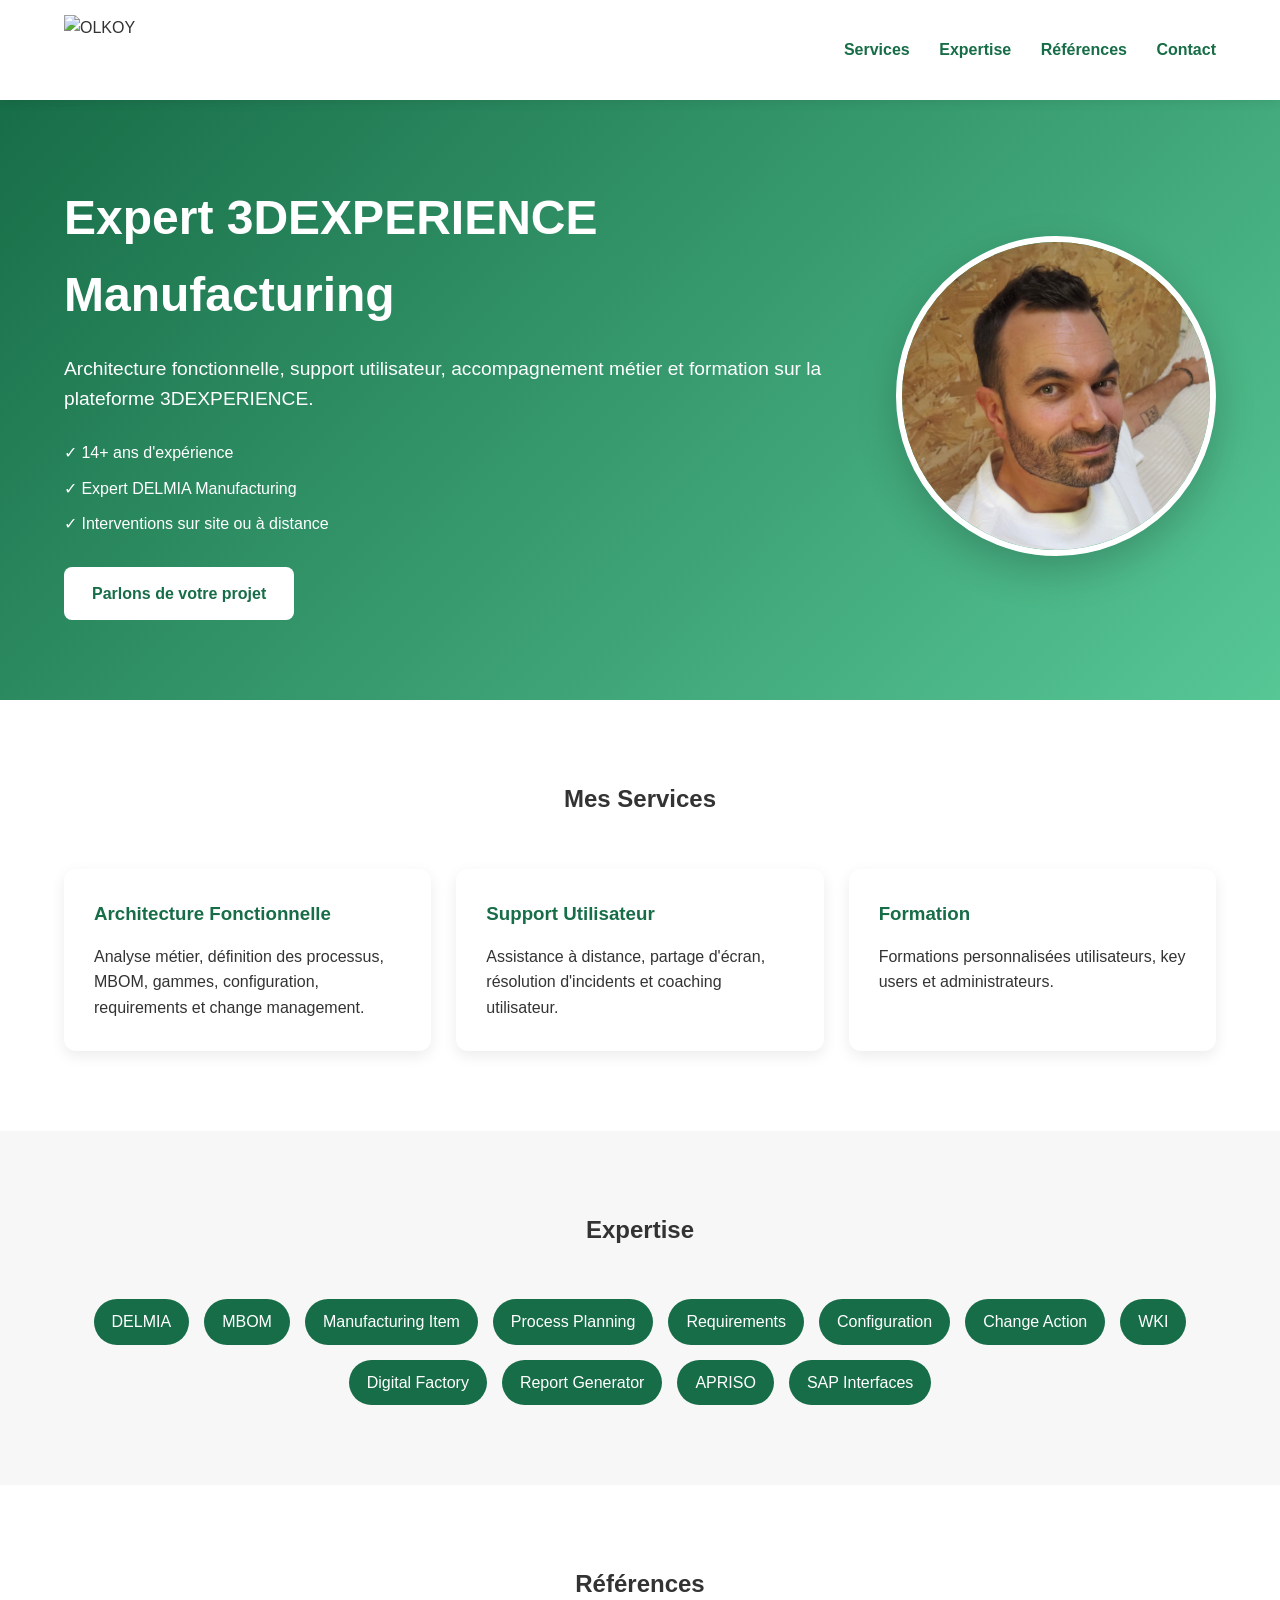
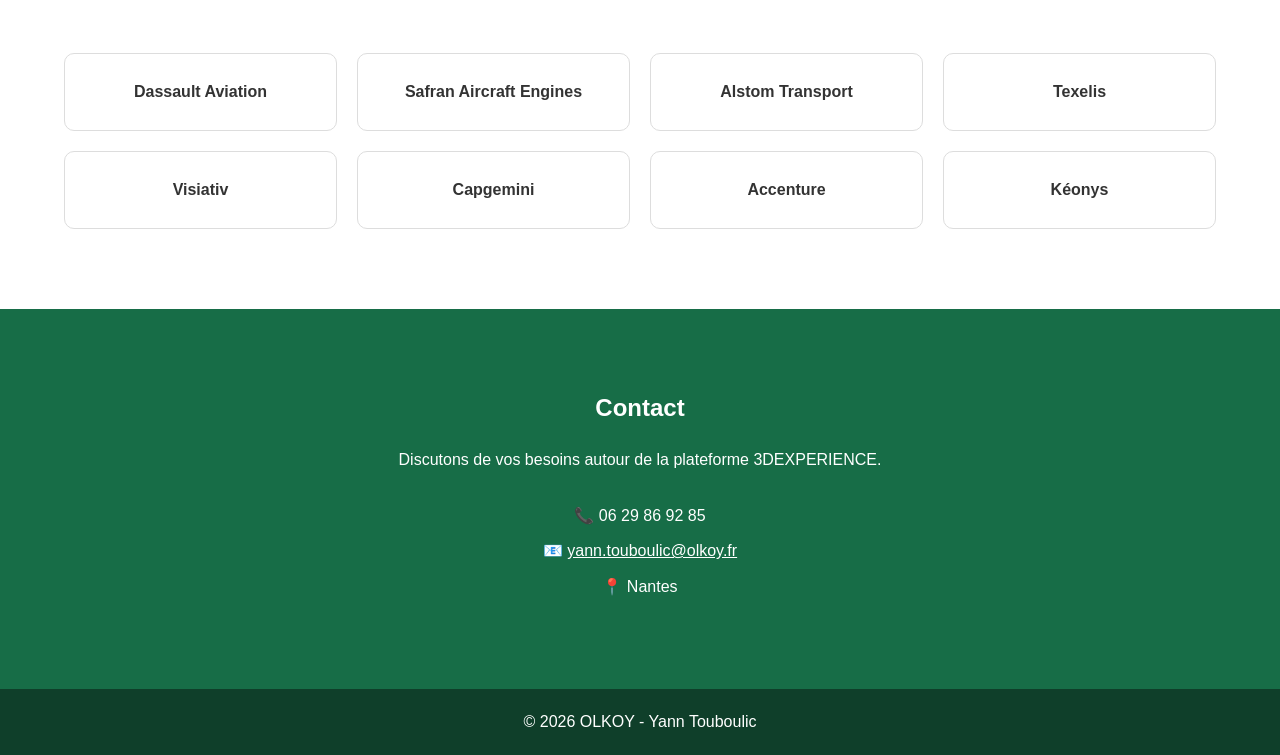
==== index.html @ 8fe0ad47 "Add files via upload" ====
<!DOCTYPE html>
<html lang="fr">

<head>
    <meta charset="UTF-8">
    <meta name="viewport" content="width=device-width, initial-scale=1.0">
    <title>OLKOY | Consultant 3DEXPERIENCE</title>

    <link rel="stylesheet" href="style.css">
</head>

<body>

    <header>
        <div class="container nav">
            <img src="img/logo.png" alt="OLKOY" class="logo">

            <nav>
                <a href="#services">Services</a>
                <a href="#expertise">Expertise</a>
                <a href="#references">Références</a>
                <a href="#contact">Contact</a>
            </nav>
        </div>
    </header>

    <section class="hero">

        <div class="container hero-content">

            <div class="hero-text">

                <h1>
                    Expert 3DEXPERIENCE Manufacturing
                </h1>

                <p>
                    Architecture fonctionnelle, support utilisateur,
                    accompagnement métier et formation sur la plateforme
                    3DEXPERIENCE.
                </p>

                <ul>
                    <li>✓ 14+ ans d'expérience</li>
                    <li>✓ Expert DELMIA Manufacturing</li>
                    <li>✓ Interventions sur site ou à distance</li>
                </ul>

                <a href="#contact" class="btn">
                    Parlons de votre projet
                </a>

            </div>

            <div class="hero-photo">
                <img src="img/yann.jpg" alt="Yann Touboulic">
            </div>

        </div>

    </section>

    <section id="services" class="section">

        <div class="container">

            <h2>Mes Services</h2>

            <div class="cards">

                <div class="card">
                    <h3>Architecture Fonctionnelle</h3>

                    <p>
                        Analyse métier, définition des processus,
                        MBOM, gammes, configuration,
                        requirements et change management.
                    </p>
                </div>

                <div class="card">
                    <h3>Support Utilisateur</h3>

                    <p>
                        Assistance à distance,
                        partage d'écran,
                        résolution d'incidents
                        et coaching utilisateur.
                    </p>
                </div>

                <div class="card">
                    <h3>Formation</h3>

                    <p>
                        Formations personnalisées
                        utilisateurs, key users
                        et administrateurs.
                    </p>
                </div>

            </div>

        </div>

    </section>

    <section id="expertise" class="section grey">

        <div class="container">

            <h2>Expertise</h2>

            <div class="badges">

                <span>DELMIA</span>
                <span>MBOM</span>
                <span>Manufacturing Item</span>
                <span>Process Planning</span>
                <span>Requirements</span>
                <span>Configuration</span>
                <span>Change Action</span>
                <span>WKI</span>
                <span>Digital Factory</span>
                <span>Report Generator</span>
                <span>APRISO</span>
                <span>SAP Interfaces</span>

            </div>

        </div>

    </section>

    <section id="references" class="section">

        <div class="container">

            <h2>Références</h2>

            <div class="references">

                <div>Dassault Aviation</div>
                <div>Safran Aircraft Engines</div>
                <div>Alstom Transport</div>
                <div>Texelis</div>
                <div>Visiativ</div>
                <div>Capgemini</div>
                <div>Accenture</div>
                <div>Kéonys</div>

            </div>

        </div>

    </section>

    <section id="contact" class="contact">

        <div class="container">

            <h2>Contact</h2>

            <p>
                Discutons de vos besoins autour de la plateforme 3DEXPERIENCE.
            </p>

            <div class="contact-info">

                <p>📞 06 29 86 92 85</p>

                <p>
                    📧
                    <a href="mailto:yann.touboulic@olkoy.fr">
                        yann.touboulic@olkoy.fr
                    </a>
                </p>

                <p>📍 Nantes</p>

            </div>

        </div>

    </section>

    <footer>

        <p>
            © 2026 OLKOY - Yann Touboulic
        </p>

    </footer>

</body>

</html>
---- style.css ----
*{
    margin:0;
    padding:0;
    box-sizing:border-box;
}

html{
    scroll-behavior:smooth;
}

body{
    font-family:Arial, Helvetica, sans-serif;
    color:#333;
    line-height:1.6;
}

.container{
    width:90%;
    max-width:1200px;
    margin:auto;
}

header{
    background:white;
    position:sticky;
    top:0;
    z-index:1000;
    box-shadow:0 2px 10px rgba(0,0,0,0.08);
}

.nav{
    display:flex;
    justify-content:space-between;
    align-items:center;
    padding:15px 0;
}

.logo{
    height:70px;
}

nav a{
    text-decoration:none;
    color:#176D47;
    margin-left:25px;
    font-weight:600;
}

.hero{
    background:linear-gradient(
        135deg,
        #176D47,
        #57C796
    );
    color:white;
    padding:80px 0;
}

.hero-content{
    display:flex;
    align-items:center;
    justify-content:space-between;
    gap:60px;
}

.hero-text{
    flex:1;
}

.hero-text h1{
    font-size:3rem;
    margin-bottom:20px;
}

.hero-text p{
    font-size:1.2rem;
    margin-bottom:25px;
}

.hero-text ul{
    list-style:none;
    margin-bottom:30px;
}

.hero-text li{
    margin-bottom:10px;
}

.hero-photo img{
    width:320px;
    height:320px;
    object-fit:cover;
    border-radius:50%;
    border:6px solid white;
    box-shadow:0 15px 40px rgba(0,0,0,0.2);
}

.btn{
    display:inline-block;
    background:white;
    color:#176D47;
    text-decoration:none;
    padding:14px 28px;
    border-radius:8px;
    font-weight:bold;
}

.section{
    padding:80px 0;
}

.section h2{
    text-align:center;
    margin-bottom:50px;
}

.grey{
    background:#f7f7f7;
}

.cards{
    display:grid;
    grid-template-columns:repeat(auto-fit,minmax(280px,1fr));
    gap:25px;
}

.card{
    background:white;
    padding:30px;
    border-radius:12px;
    box-shadow:0 5px 15px rgba(0,0,0,0.08);
}

.card h3{
    color:#176D47;
    margin-bottom:15px;
}

.badges{
    display:flex;
    flex-wrap:wrap;
    gap:15px;
    justify-content:center;
}

.badges span{
    background:#176D47;
    color:white;
    padding:10px 18px;
    border-radius:25px;
}

.references{
    display:grid;
    grid-template-columns:repeat(auto-fit,minmax(250px,1fr));
    gap:20px;
}

.references div{
    padding:25px;
    border:1px solid #ddd;
    border-radius:10px;
    text-align:center;
    font-weight:600;
}

.contact{
    background:#176D47;
    color:white;
    text-align:center;
    padding:80px 0;
}

.contact h2{
    margin-bottom:20px;
}

.contact-info{
    margin-top:30px;
}

.contact-info p{
    margin:10px 0;
}

.contact a{
    color:white;
}

footer{
    background:#0f3f2a;
    color:white;
    text-align:center;
    padding:20px;
}

@media(max-width:900px){

.hero-content{
    flex-direction:column;
    text-align:center;
}

.hero-text h1{
    font-size:2.2rem;
}

.hero-photo img{
    width:240px;
    height:240px;
}

nav{
    display:none;
}

}
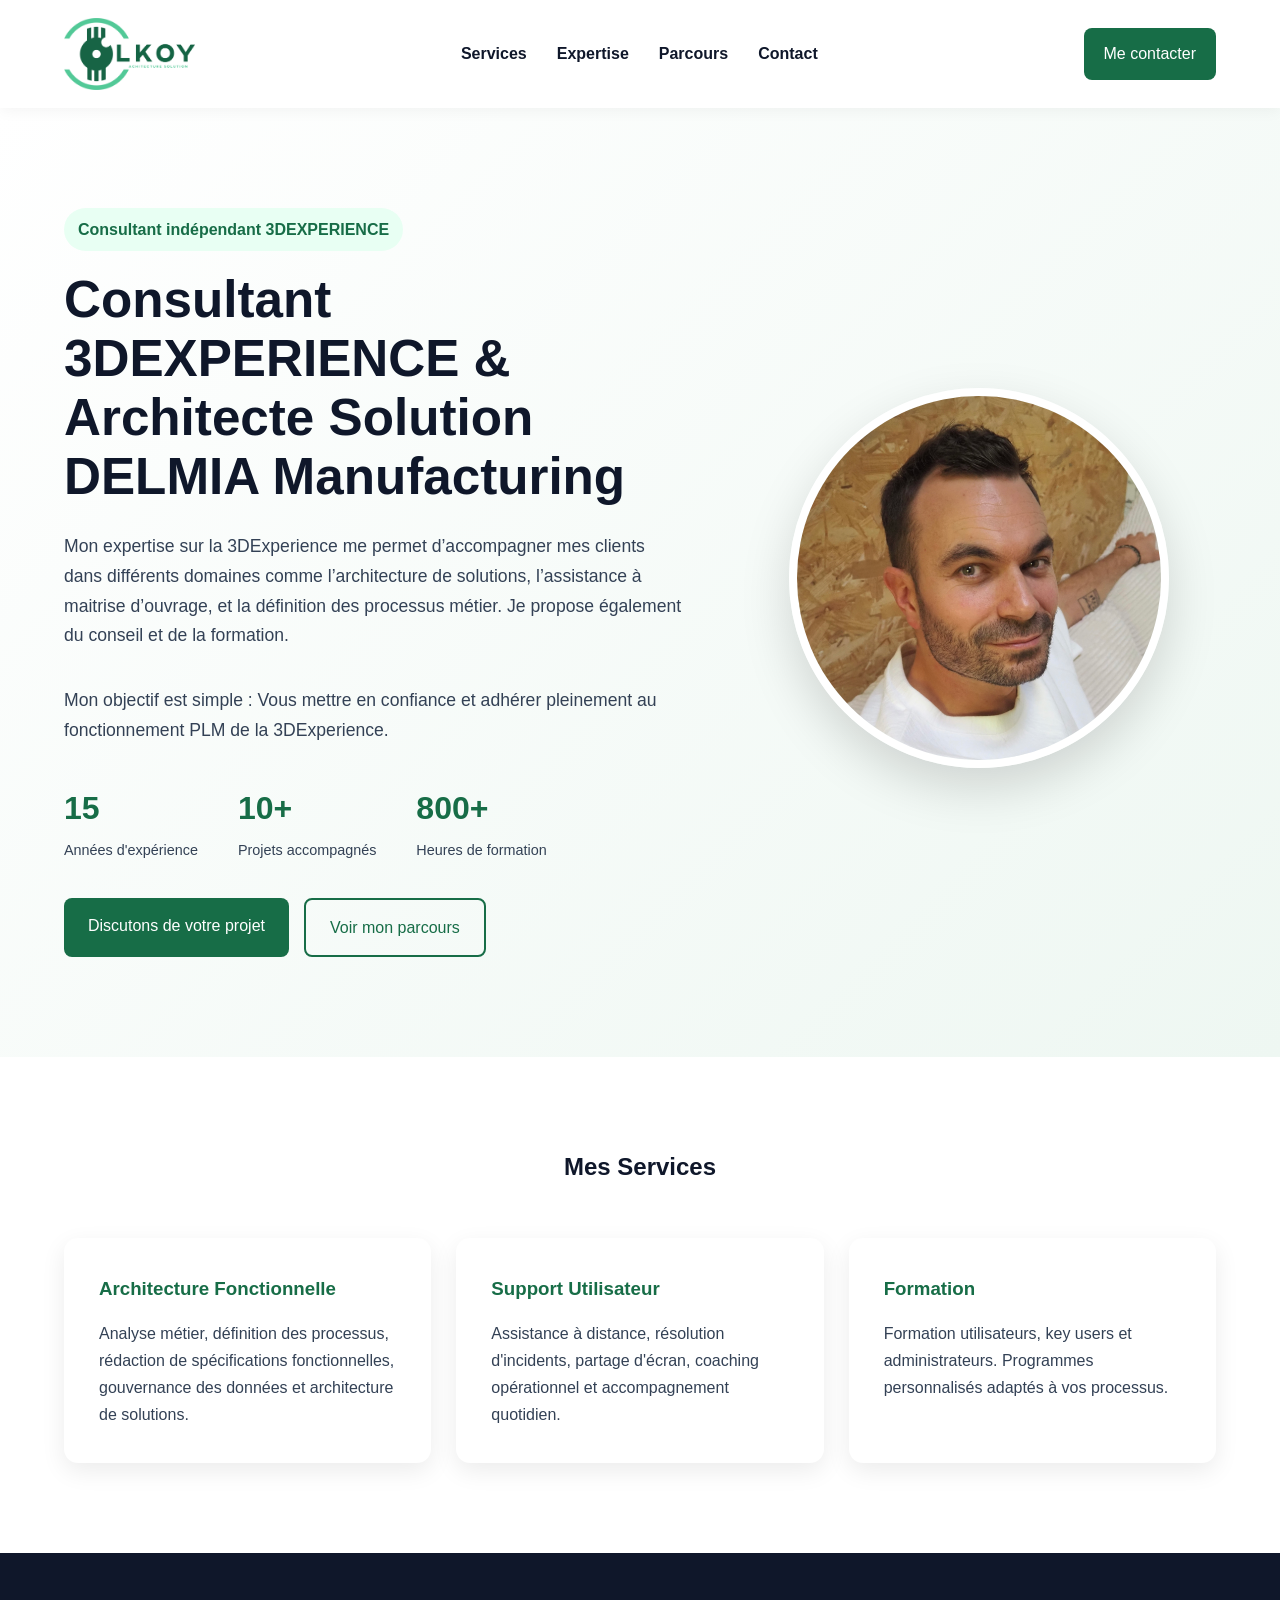
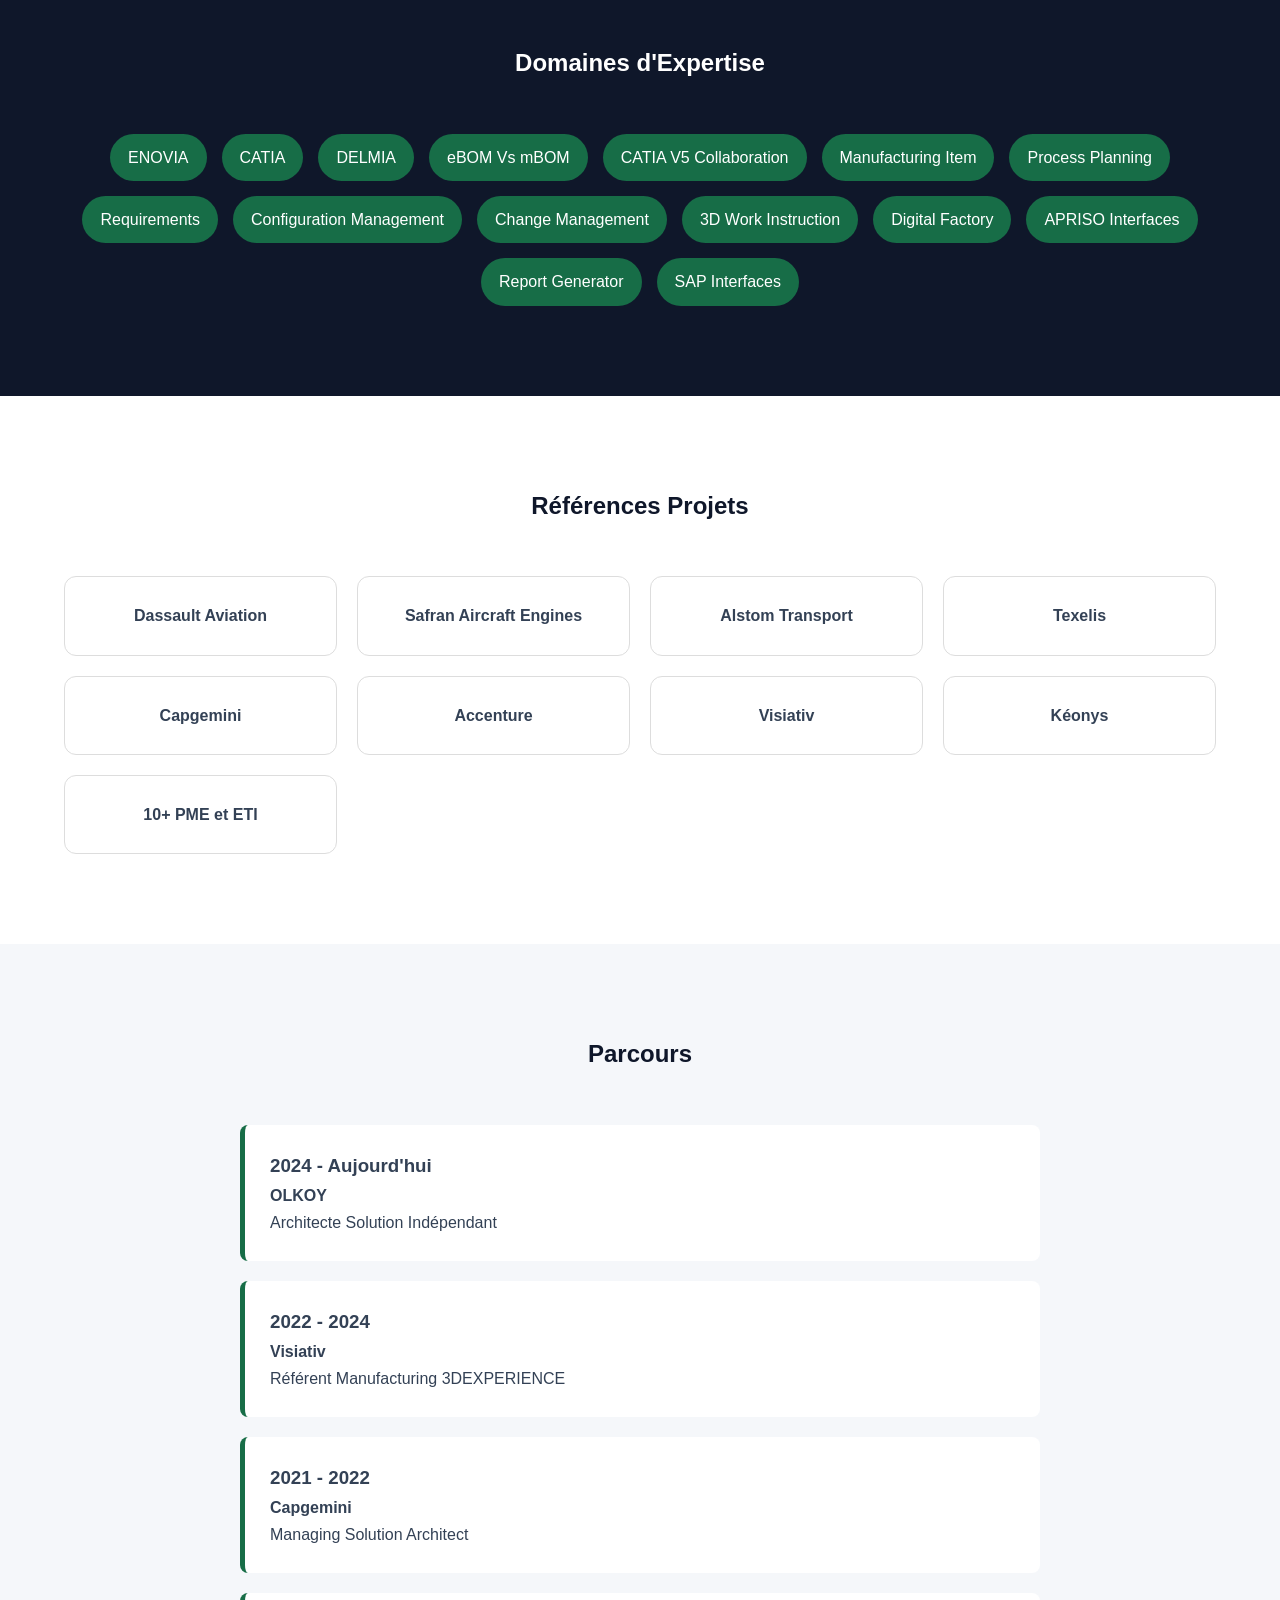
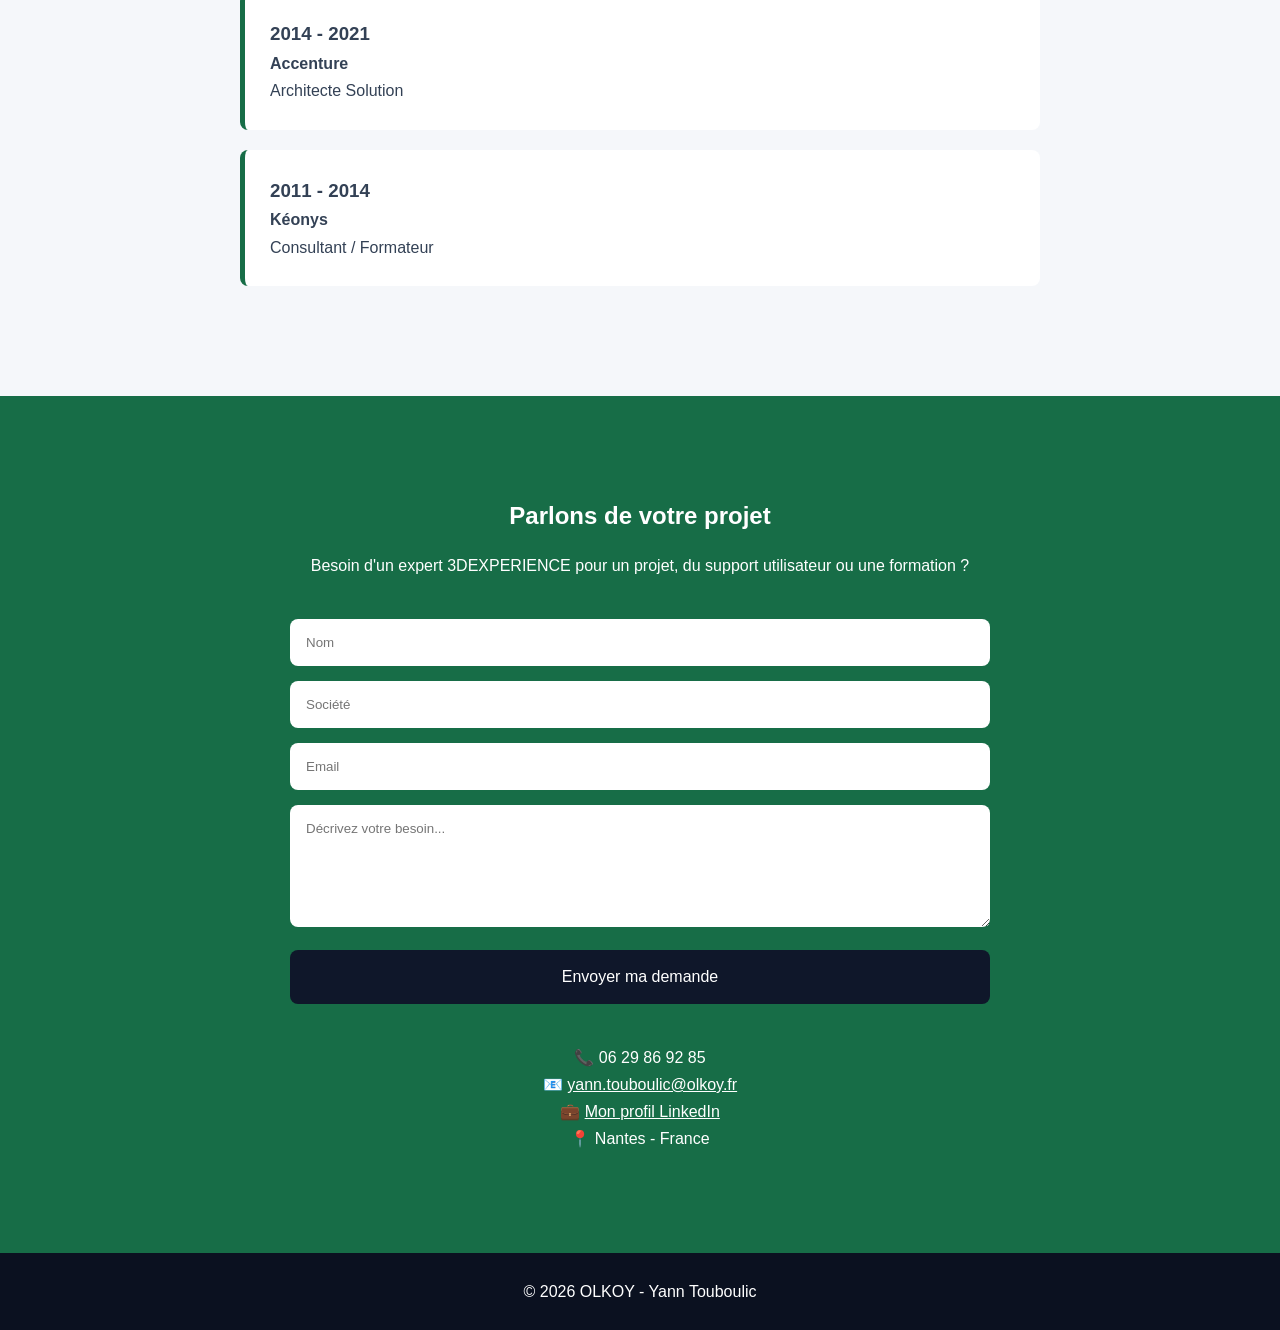
==== commit 4858a411: "Add files via upload" ====
--- a/index.html
+++ b/index.html
@@ -4,55 +4,98 @@
 <head>
     <meta charset="UTF-8">
     <meta name="viewport" content="width=device-width, initial-scale=1.0">
-    <title>OLKOY | Consultant 3DEXPERIENCE</title>
+
+    <title>
+        Consultant | Architecte Solution | 3DEXPERIENCE | OLKOY
+    </title>
+
+    <meta name="description"
+        content="Architecte Solution et Consultant indépendant 3DEXPERIENCE. Architecture fonctionnelle, support utilisateur, formation et accompagnement des projets PLM.">
+
+    <meta name="keywords"
+        content="3DEXPERIENCE, ENOVIA, CATIA, DELMIA, consultant 3DEXPERIENCE, architecte solution 3DExperience, PLM, MBOM, Manufacturing, formation, support 3DEXPERIENCE">
+
+    <meta name="author" content="Yann Touboulic">
 
     <link rel="stylesheet" href="style.css">
 </head>
 
 <body>
 
-    <header>
+    <header class="header">
+
         <div class="container nav">
-            <img src="img/logo.png" alt="OLKOY" class="logo">
+
+            <img src="img/logo.jpg" alt="OLKOY" class="logo">
 
             <nav>
                 <a href="#services">Services</a>
                 <a href="#expertise">Expertise</a>
-                <a href="#references">Références</a>
+                <a href="#parcours">Parcours</a>
                 <a href="#contact">Contact</a>
             </nav>
-        </div>
+
+            <a href="#contact" class="nav-btn">
+                Me contacter
+            </a>
+
+        </div>
+
     </header>
 
     <section class="hero">
 
-        <div class="container hero-content">
-
-            <div class="hero-text">
+        <div class="container hero-grid">
+
+            <div>
+
+                <span class="badge">
+                    Consultant indépendant 3DEXPERIENCE
+                </span>
 
                 <h1>
-                    Expert 3DEXPERIENCE Manufacturing
-                </h1>
-
-                <p>
-                    Architecture fonctionnelle, support utilisateur,
-                    accompagnement métier et formation sur la plateforme
-                    3DEXPERIENCE.
+    Consultant 3DEXPERIENCE & Architecte Solution DELMIA Manufacturing
+</h1>
+
+                <p class="hero-text">
+                    Mon expertise sur la 3DExperience me permet d’accompagner mes clients dans différents domaines comme l’architecture de solutions, l’assistance à maitrise d’ouvrage, et la définition des processus métier. Je propose également du conseil et de la formation. 
                 </p>
-
-                <ul>
-                    <li>✓ 14+ ans d'expérience</li>
-                    <li>✓ Expert DELMIA Manufacturing</li>
-                    <li>✓ Interventions sur site ou à distance</li>
-                </ul>
-
-                <a href="#contact" class="btn">
-                    Parlons de votre projet
-                </a>
-
-            </div>
-
-            <div class="hero-photo">
+                <p class="hero-text">
+Mon objectif est simple : Vous mettre en confiance et adhérer pleinement au fonctionnement PLM de la 3DExperience.
+                </p>
+
+                <div class="hero-stats">
+
+                    <div>
+                        <strong>15</strong>
+                        <span>Années d'expérience</span>
+                    </div>
+
+                    <div>
+                        <strong>10+</strong>
+                        <span>Projets accompagnés</span>
+                    </div>
+
+                    <div>
+                        <strong>800+</strong>
+                        <span>Heures de formation</span>
+                    </div>
+
+                </div>
+
+                <div class="hero-buttons">
+                    <a href="#contact" class="btn-primary">
+                        Discutons de votre projet
+                    </a>
+
+                    <a href="#parcours" class="btn-secondary">
+                        Voir mon parcours
+                    </a>
+                </div>
+
+            </div>
+
+            <div class="photo-wrapper">
                 <img src="img/yann.jpg" alt="Yann Touboulic">
             </div>
 
@@ -69,61 +112,71 @@
             <div class="cards">
 
                 <div class="card">
+
                     <h3>Architecture Fonctionnelle</h3>
 
                     <p>
                         Analyse métier, définition des processus,
-                        MBOM, gammes, configuration,
-                        requirements et change management.
+                        rédaction de spécifications fonctionnelles,
+                        gouvernance des données et architecture de solutions.
                     </p>
+
                 </div>
 
                 <div class="card">
+
                     <h3>Support Utilisateur</h3>
 
                     <p>
                         Assistance à distance,
+                        résolution d'incidents,
                         partage d'écran,
-                        résolution d'incidents
-                        et coaching utilisateur.
+                        coaching opérationnel
+                        et accompagnement quotidien.
                     </p>
+
                 </div>
 
                 <div class="card">
+
                     <h3>Formation</h3>
 
                     <p>
-                        Formations personnalisées
-                        utilisateurs, key users
-                        et administrateurs.
+                        Formation utilisateurs,
+                        key users et administrateurs.
+                        Programmes personnalisés adaptés à vos processus.
                     </p>
-                </div>
-
-            </div>
-
-        </div>
-
-    </section>
-
-    <section id="expertise" class="section grey">
-
-        <div class="container">
-
-            <h2>Expertise</h2>
-
-            <div class="badges">
-
+
+                </div>
+
+            </div>
+
+        </div>
+
+    </section>
+
+    <section id="expertise" class="section dark">
+
+        <div class="container">
+
+            <h2>Domaines d'Expertise</h2>
+
+            <div class="tags">
+
+                <span>ENOVIA</span>
+                <span>CATIA</span>
                 <span>DELMIA</span>
-                <span>MBOM</span>
+                <span>eBOM Vs mBOM</span>
+                <span>CATIA V5 Collaboration</span>
                 <span>Manufacturing Item</span>
                 <span>Process Planning</span>
                 <span>Requirements</span>
-                <span>Configuration</span>
-                <span>Change Action</span>
-                <span>WKI</span>
+                <span>Configuration Management</span>
+                <span>Change Management</span>
+                <span>3D Work Instruction</span>
                 <span>Digital Factory</span>
+                <span>APRISO Interfaces</span>
                 <span>Report Generator</span>
-                <span>APRISO</span>
                 <span>SAP Interfaces</span>
 
             </div>
@@ -132,11 +185,11 @@
 
     </section>
 
-    <section id="references" class="section">
-
-        <div class="container">
-
-            <h2>Références</h2>
+    <section class="section">
+
+        <div class="container">
+
+            <h2>Références Projets</h2>
 
             <div class="references">
 
@@ -144,10 +197,55 @@
                 <div>Safran Aircraft Engines</div>
                 <div>Alstom Transport</div>
                 <div>Texelis</div>
-                <div>Visiativ</div>
                 <div>Capgemini</div>
                 <div>Accenture</div>
+                <div>Visiativ</div>
                 <div>Kéonys</div>
+		<div>10+ PME et ETI</div>
+
+            </div>
+
+        </div>
+
+    </section>
+
+    <section id="parcours" class="section grey">
+
+        <div class="container">
+
+            <h2>Parcours</h2>
+
+            <div class="timeline">
+
+                <div class="timeline-item">
+                    <h3>2024 - Aujourd'hui</h3>
+                    <p><strong>OLKOY</strong></p>
+                    <p>Architecte Solution Indépendant</p>
+                </div>
+
+                <div class="timeline-item">
+                    <h3>2022 - 2024</h3>
+                    <p><strong>Visiativ</strong></p>
+                    <p>Référent Manufacturing 3DEXPERIENCE</p>
+                </div>
+
+                <div class="timeline-item">
+                    <h3>2021 - 2022</h3>
+                    <p><strong>Capgemini</strong></p>
+                    <p>Managing Solution Architect</p>
+                </div>
+
+                <div class="timeline-item">
+                    <h3>2014 - 2021</h3>
+                    <p><strong>Accenture</strong></p>
+                    <p>Architecte Solution</p>
+                </div>
+
+                <div class="timeline-item">
+                    <h3>2011 - 2014</h3>
+                    <p><strong>Kéonys</strong></p>
+                    <p>Consultant / Formateur</p>
+                </div>
 
             </div>
 
@@ -159,13 +257,31 @@
 
         <div class="container">
 
-            <h2>Contact</h2>
-
-            <p>
-                Discutons de vos besoins autour de la plateforme 3DEXPERIENCE.
+            <h2>Parlons de votre projet</h2>
+
+            <p class="contact-intro">
+                Besoin d'un expert 3DEXPERIENCE pour un projet,
+                du support utilisateur ou une formation ?
             </p>
 
-            <div class="contact-info">
+            <form action="https://formspree.io/f/xojbokyj" method="POST">
+
+                <input type="text" name="Nom" placeholder="Nom" required>
+
+                <input type="text" name="Societe" placeholder="Société">
+
+                <input type="email" name="Email" placeholder="Email" required>
+
+                <textarea name="Message" rows="6"
+                    placeholder="Décrivez votre besoin..." required></textarea>
+
+                <button type="submit">
+                    Envoyer ma demande
+                </button>
+
+            </form>
+
+            <div class="contact-details">
 
                 <p>📞 06 29 86 92 85</p>
 
@@ -175,8 +291,14 @@
                         yann.touboulic@olkoy.fr
                     </a>
                 </p>
-
-                <p>📍 Nantes</p>
+		<p>
+		💼 
+		    <a href="www.linkedin.com/in/yann-touboulic-1993443b" target="_blank">
+     			 Mon profil LinkedIn
+ 		    </a>
+		</p>
+
+                <p>📍 Nantes - France</p>
 
             </div>
 
@@ -186,9 +308,13 @@
 
     <footer>
 
-        <p>
-            © 2026 OLKOY - Yann Touboulic
-        </p>
+        <div class="container">
+
+            <p>
+                © 2026 OLKOY - Yann Touboulic
+            </p>
+
+        </div>
 
     </footer>
 
--- a/style.css
+++ b/style.css
@@ -1,3 +1,11 @@
+:root{
+    --green:#176D47;
+    --green-light:#57C796;
+    --dark:#0f172a;
+    --grey:#f5f7fa;
+    --text:#334155;
+}
+
 *{
     margin:0;
     padding:0;
@@ -9,9 +17,9 @@
 }
 
 body{
-    font-family:Arial, Helvetica, sans-serif;
-    color:#333;
-    line-height:1.6;
+    font-family:'Inter',sans-serif;
+    color:var(--text);
+    line-height:1.7;
 }
 
 .container{
@@ -20,102 +28,136 @@
     margin:auto;
 }
 
-header{
+.header{
     background:white;
     position:sticky;
     top:0;
     z-index:1000;
-    box-shadow:0 2px 10px rgba(0,0,0,0.08);
+    box-shadow:0 2px 15px rgba(0,0,0,.05);
 }
 
 .nav{
     display:flex;
     justify-content:space-between;
     align-items:center;
-    padding:15px 0;
+    padding:18px 0;
 }
 
 .logo{
-    height:70px;
+    height:72px;
+}
+
+nav{
+    display:flex;
+    gap:30px;
 }
 
 nav a{
     text-decoration:none;
-    color:#176D47;
-    margin-left:25px;
+    color:var(--dark);
     font-weight:600;
 }
 
+.nav-btn{
+    background:var(--green);
+    color:white;
+    padding:12px 20px;
+    border-radius:8px;
+    text-decoration:none;
+}
+
 .hero{
-    background:linear-gradient(
-        135deg,
-        #176D47,
-        #57C796
-    );
-    color:white;
-    padding:80px 0;
-}
-
-.hero-content{
-    display:flex;
+    padding:100px 0;
+    background:linear-gradient(135deg,#ffffff,#eef7f2);
+}
+
+.hero-grid{
+    display:grid;
+    grid-template-columns:1.3fr 1fr;
+    gap:60px;
     align-items:center;
-    justify-content:space-between;
-    gap:60px;
+}
+
+.badge{
+    display:inline-block;
+    background:#e8fff3;
+    color:var(--green);
+    padding:8px 14px;
+    border-radius:50px;
+    font-weight:600;
+    margin-bottom:20px;
+}
+
+.hero h1{
+    font-size:3.2rem;
+    line-height:1.15;
+    color:var(--dark);
+    margin-bottom:25px;
 }
 
 .hero-text{
-    flex:1;
-}
-
-.hero-text h1{
-    font-size:3rem;
-    margin-bottom:20px;
-}
-
-.hero-text p{
-    font-size:1.2rem;
-    margin-bottom:25px;
-}
-
-.hero-text ul{
-    list-style:none;
-    margin-bottom:30px;
-}
-
-.hero-text li{
-    margin-bottom:10px;
-}
-
-.hero-photo img{
-    width:320px;
-    height:320px;
+    font-size:1.1rem;
+    margin-bottom:35px;
+}
+
+.hero-stats{
+    display:flex;
+    gap:40px;
+    margin-bottom:35px;
+}
+
+.hero-stats strong{
+    display:block;
+    font-size:2rem;
+    color:var(--green);
+}
+
+.hero-stats span{
+    font-size:.9rem;
+}
+
+.hero-buttons{
+    display:flex;
+    gap:15px;
+}
+
+.btn-primary{
+    background:var(--green);
+    color:white;
+    text-decoration:none;
+    padding:14px 24px;
+    border-radius:8px;
+}
+
+.btn-secondary{
+    border:2px solid var(--green);
+    color:var(--green);
+    text-decoration:none;
+    padding:14px 24px;
+    border-radius:8px;
+}
+
+.photo-wrapper{
+    text-align:center;
+}
+
+.photo-wrapper img{
+    width:380px;
+    height:380px;
     object-fit:cover;
     border-radius:50%;
-    border:6px solid white;
-    box-shadow:0 15px 40px rgba(0,0,0,0.2);
-}
-
-.btn{
-    display:inline-block;
-    background:white;
-    color:#176D47;
-    text-decoration:none;
-    padding:14px 28px;
-    border-radius:8px;
-    font-weight:bold;
+    border:8px solid white;
+    box-shadow:0 20px 50px rgba(0,0,0,.15);
 }
 
 .section{
-    padding:80px 0;
+    padding:90px 0;
 }
 
 .section h2{
     text-align:center;
     margin-bottom:50px;
-}
-
-.grey{
-    background:#f7f7f7;
+    color:var(--dark);
 }
 
 .cards{
@@ -126,61 +168,115 @@
 
 .card{
     background:white;
-    padding:30px;
-    border-radius:12px;
-    box-shadow:0 5px 15px rgba(0,0,0,0.08);
+    padding:35px;
+    border-radius:14px;
+    box-shadow:0 8px 25px rgba(0,0,0,.08);
 }
 
 .card h3{
-    color:#176D47;
+    color:var(--green);
     margin-bottom:15px;
 }
 
-.badges{
+.dark{
+    background:var(--dark);
+    color:white;
+}
+
+.dark h2{
+    color:white;
+}
+
+.tags{
     display:flex;
     flex-wrap:wrap;
     gap:15px;
     justify-content:center;
 }
 
-.badges span{
-    background:#176D47;
+.tags span{
+    background:var(--green);
     color:white;
     padding:10px 18px;
-    border-radius:25px;
+    border-radius:30px;
 }
 
 .references{
     display:grid;
-    grid-template-columns:repeat(auto-fit,minmax(250px,1fr));
+    grid-template-columns:repeat(auto-fit,minmax(220px,1fr));
     gap:20px;
 }
 
 .references div{
     padding:25px;
+    text-align:center;
+    border-radius:12px;
     border:1px solid #ddd;
-    border-radius:10px;
-    text-align:center;
     font-weight:600;
 }
 
+.grey{
+    background:var(--grey);
+}
+
+.timeline{
+    max-width:800px;
+    margin:auto;
+}
+
+.timeline-item{
+    background:white;
+    padding:25px;
+    border-left:5px solid var(--green);
+    margin-bottom:20px;
+    border-radius:8px;
+}
+
 .contact{
-    background:#176D47;
-    color:white;
-    text-align:center;
-    padding:80px 0;
+    background:var(--green);
+    color:white;
+    padding:100px 0;
 }
 
 .contact h2{
-    margin-bottom:20px;
-}
-
-.contact-info{
-    margin-top:30px;
-}
-
-.contact-info p{
-    margin:10px 0;
+    text-align:center;
+    margin-bottom:15px;
+}
+
+.contact-intro{
+    text-align:center;
+    margin-bottom:40px;
+}
+
+form{
+    max-width:700px;
+    margin:auto;
+}
+
+input,
+textarea{
+    width:100%;
+    padding:16px;
+    margin-bottom:15px;
+    border:none;
+    border-radius:8px;
+    font-family:inherit;
+}
+
+button{
+    width:100%;
+    padding:18px;
+    border:none;
+    border-radius:8px;
+    background:var(--dark);
+    color:white;
+    cursor:pointer;
+    font-size:1rem;
+}
+
+.contact-details{
+    text-align:center;
+    margin-top:40px;
 }
 
 .contact a{
@@ -188,30 +284,43 @@
 }
 
 footer{
-    background:#0f3f2a;
-    color:white;
-    text-align:center;
-    padding:20px;
+    background:#0b1120;
+    color:white;
+    text-align:center;
+    padding:25px;
 }
 
 @media(max-width:900px){
 
-.hero-content{
-    flex-direction:column;
-    text-align:center;
-}
-
-.hero-text h1{
-    font-size:2.2rem;
-}
-
-.hero-photo img{
-    width:240px;
-    height:240px;
-}
-
-nav{
-    display:none;
-}
-
+    .hero-grid{
+        grid-template-columns:1fr;
+        text-align:center;
+    }
+
+    .hero h1{
+        font-size:2.3rem;
+    }
+
+    .hero-stats{
+        justify-content:center;
+        flex-wrap:wrap;
+    }
+
+    .hero-buttons{
+        justify-content:center;
+        flex-wrap:wrap;
+    }
+
+    .photo-wrapper img{
+        width:260px;
+        height:260px;
+    }
+
+    nav{
+        display:none;
+    }
+
+    .nav-btn{
+        display:none;
+    }
 }
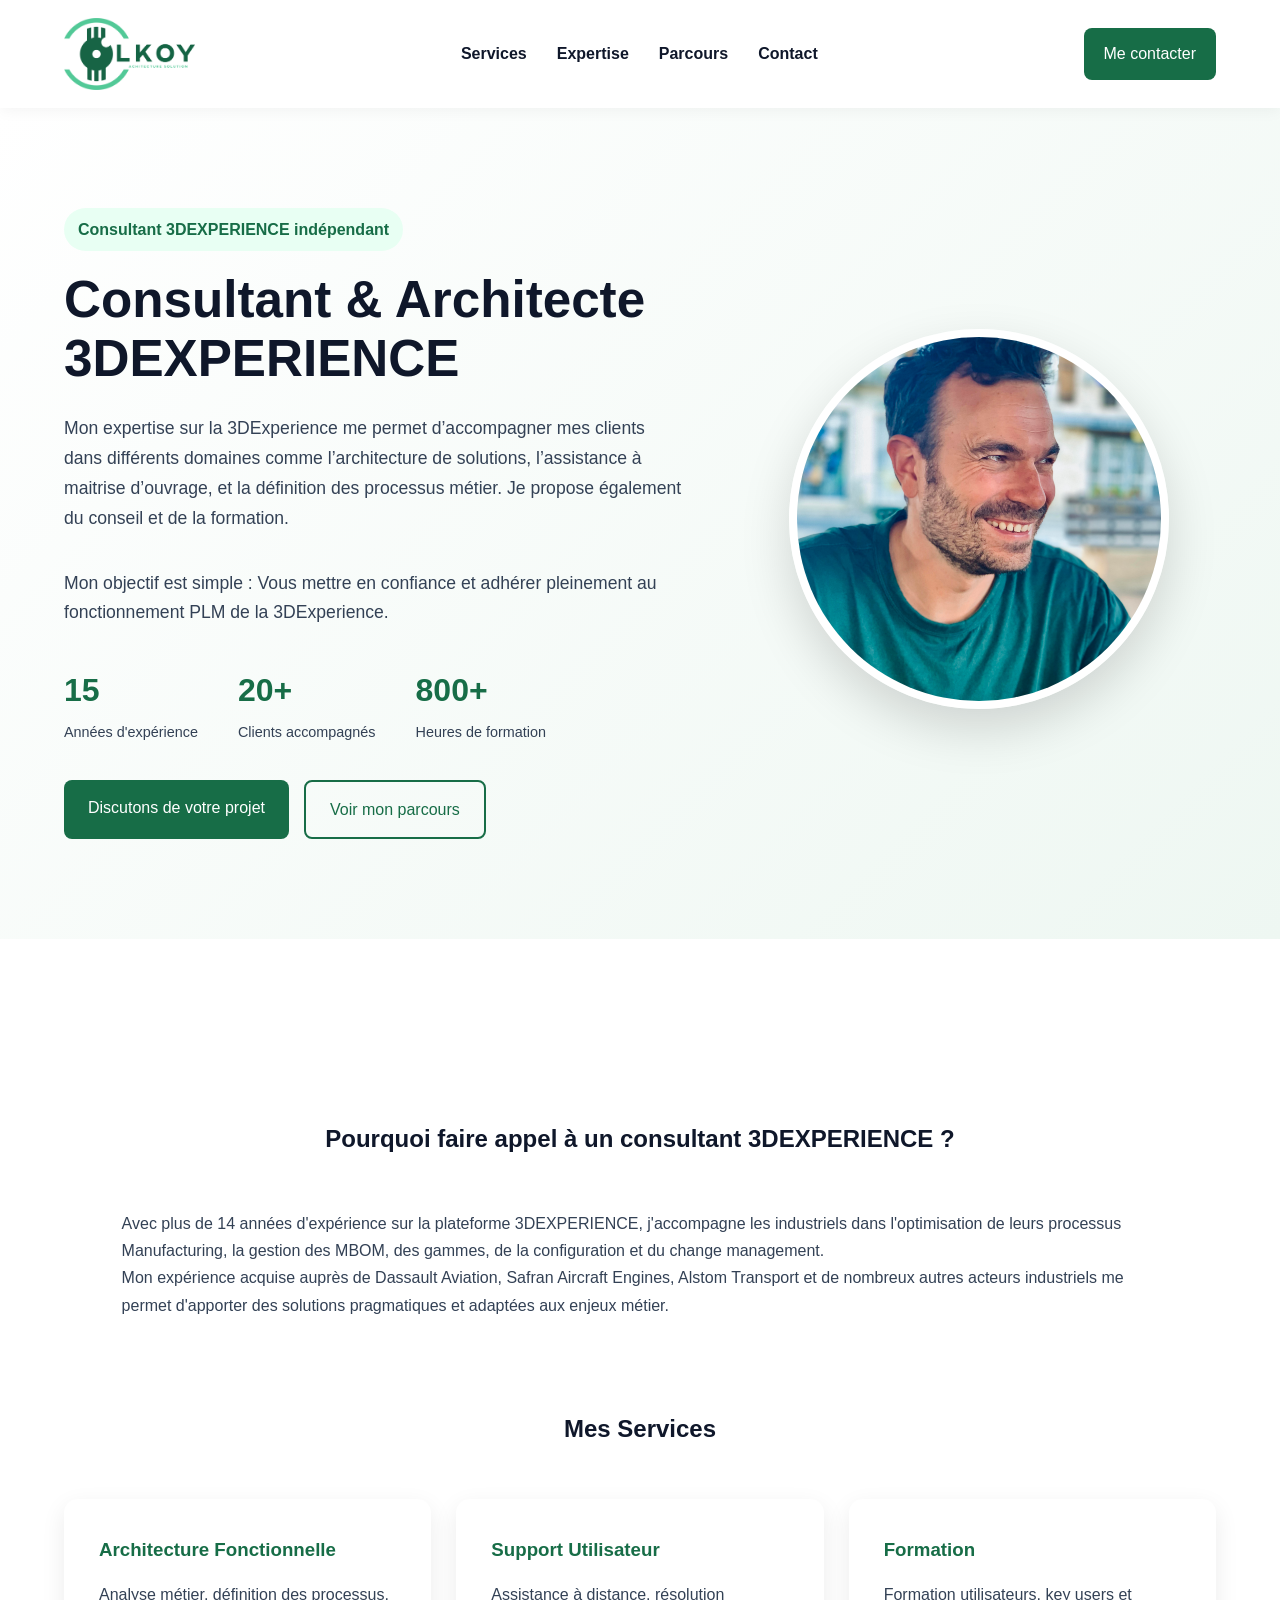
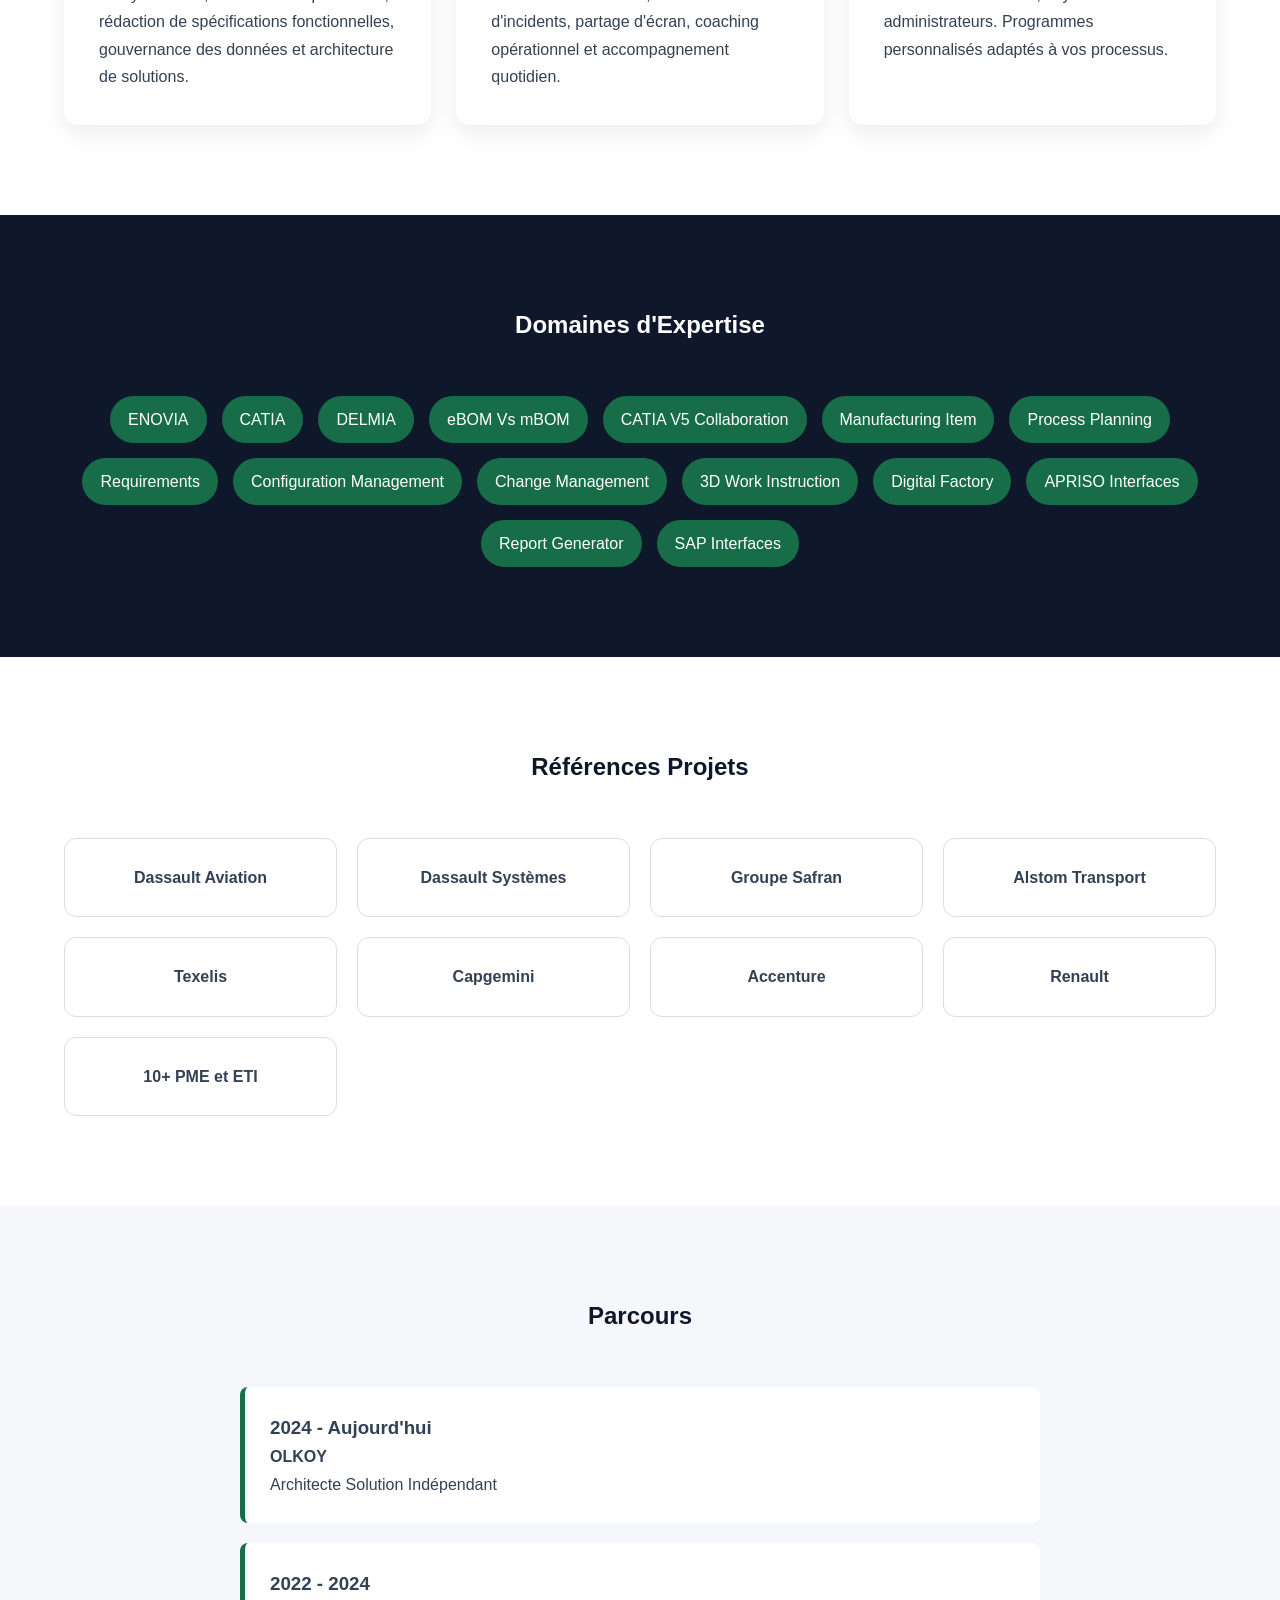
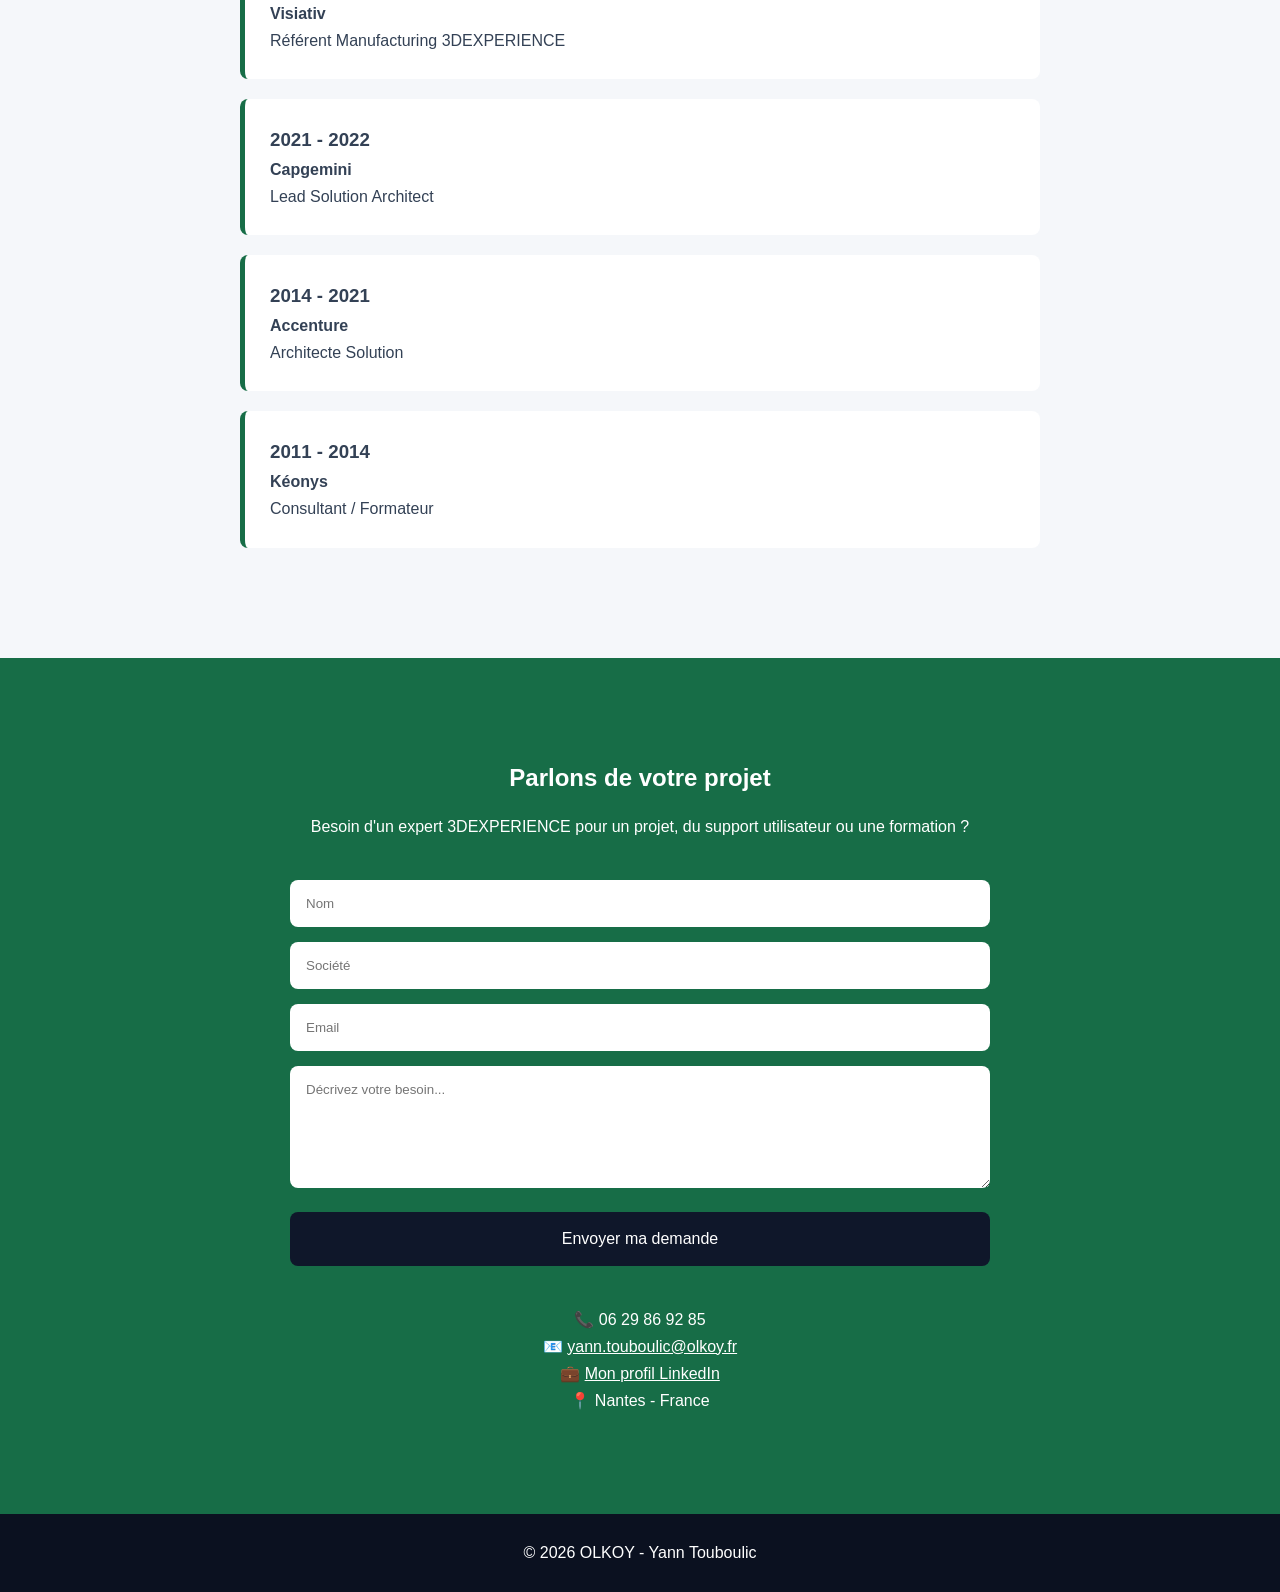
==== commit c27e2b50: "Add files via upload" ====
--- a/index.html
+++ b/index.html
@@ -18,6 +18,17 @@
     <meta name="author" content="Yann Touboulic">
 
     <link rel="stylesheet" href="style.css">
+<meta property="og:title"
+content="Consultant 3DEXPERIENCE | OLKOY">
+
+<meta property="og:description"
+content="Architecture fonctionnelle, support utilisateur et formation sur la plateforme 3DEXPERIENCE.">
+
+<meta property="og:image"
+content="https://olkoy.fr/img/yann.jpg">
+
+<meta property="og:url"
+content="https://olkoy.fr">
 </head>
 
 <body>
@@ -50,11 +61,11 @@
             <div>
 
                 <span class="badge">
-                    Consultant indépendant 3DEXPERIENCE
+                    Consultant 3DEXPERIENCE indépendant
                 </span>
 
                 <h1>
-    Consultant 3DEXPERIENCE & Architecte Solution DELMIA Manufacturing
+    Consultant & Architecte 3DEXPERIENCE
 </h1>
 
                 <p class="hero-text">
@@ -72,8 +83,8 @@
                     </div>
 
                     <div>
-                        <strong>10+</strong>
-                        <span>Projets accompagnés</span>
+                        <strong>20+</strong>
+                        <span>Clients accompagnés</span>
                     </div>
 
                     <div>
@@ -106,6 +117,33 @@
     <section id="services" class="section">
 
         <div class="container">
+<section class="section">
+
+    <div class="container">
+
+        <h2>
+            Pourquoi faire appel à un consultant 3DEXPERIENCE ?
+        </h2>
+
+        <p>
+            Avec plus de 14 années d'expérience sur la plateforme
+            3DEXPERIENCE, j'accompagne les industriels dans
+            l'optimisation de leurs processus Manufacturing,
+            la gestion des MBOM, des gammes, de la configuration
+            et du change management.
+        </p>
+
+
+        <p>
+            Mon expérience acquise auprès de Dassault Aviation,
+            Safran Aircraft Engines, Alstom Transport et de nombreux
+            autres acteurs industriels me permet d'apporter des
+            solutions pragmatiques et adaptées aux enjeux métier.
+        </p>
+
+    </div>
+
+</section>
 
             <h2>Mes Services</h2>
 
@@ -194,13 +232,13 @@
             <div class="references">
 
                 <div>Dassault Aviation</div>
-                <div>Safran Aircraft Engines</div>
+                <div>Dassault Systèmes</div>
+                <div>Groupe Safran</div>
                 <div>Alstom Transport</div>
                 <div>Texelis</div>
                 <div>Capgemini</div>
                 <div>Accenture</div>
-                <div>Visiativ</div>
-                <div>Kéonys</div>
+                <div>Renault</div>
 		<div>10+ PME et ETI</div>
 
             </div>
@@ -232,7 +270,7 @@
                 <div class="timeline-item">
                     <h3>2021 - 2022</h3>
                     <p><strong>Capgemini</strong></p>
-                    <p>Managing Solution Architect</p>
+                    <p>Lead Solution Architect</p>
                 </div>
 
                 <div class="timeline-item">
@@ -291,7 +329,7 @@
                         yann.touboulic@olkoy.fr
                     </a>
                 </p>
-		<p>
+
 		💼 
 		    <a href="www.linkedin.com/in/yann-touboulic-1993443b" target="_blank">
      			 Mon profil LinkedIn
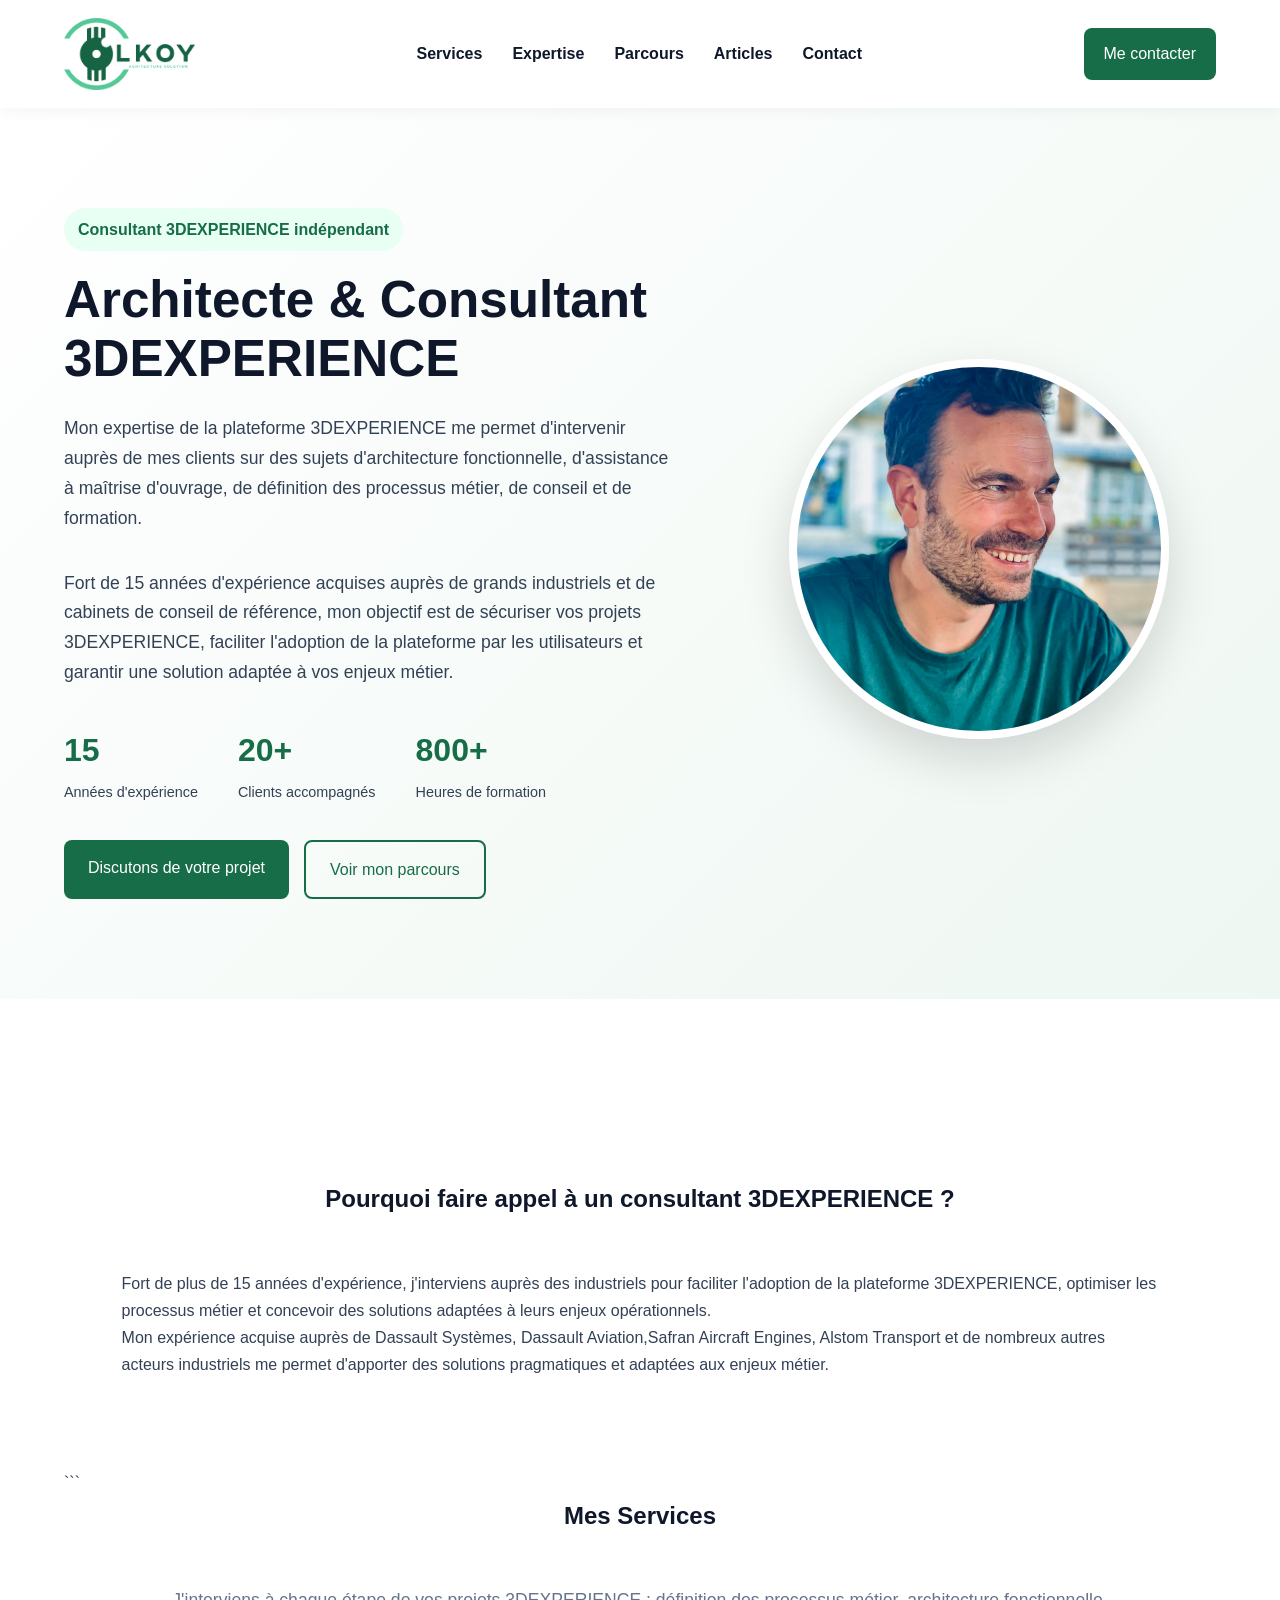
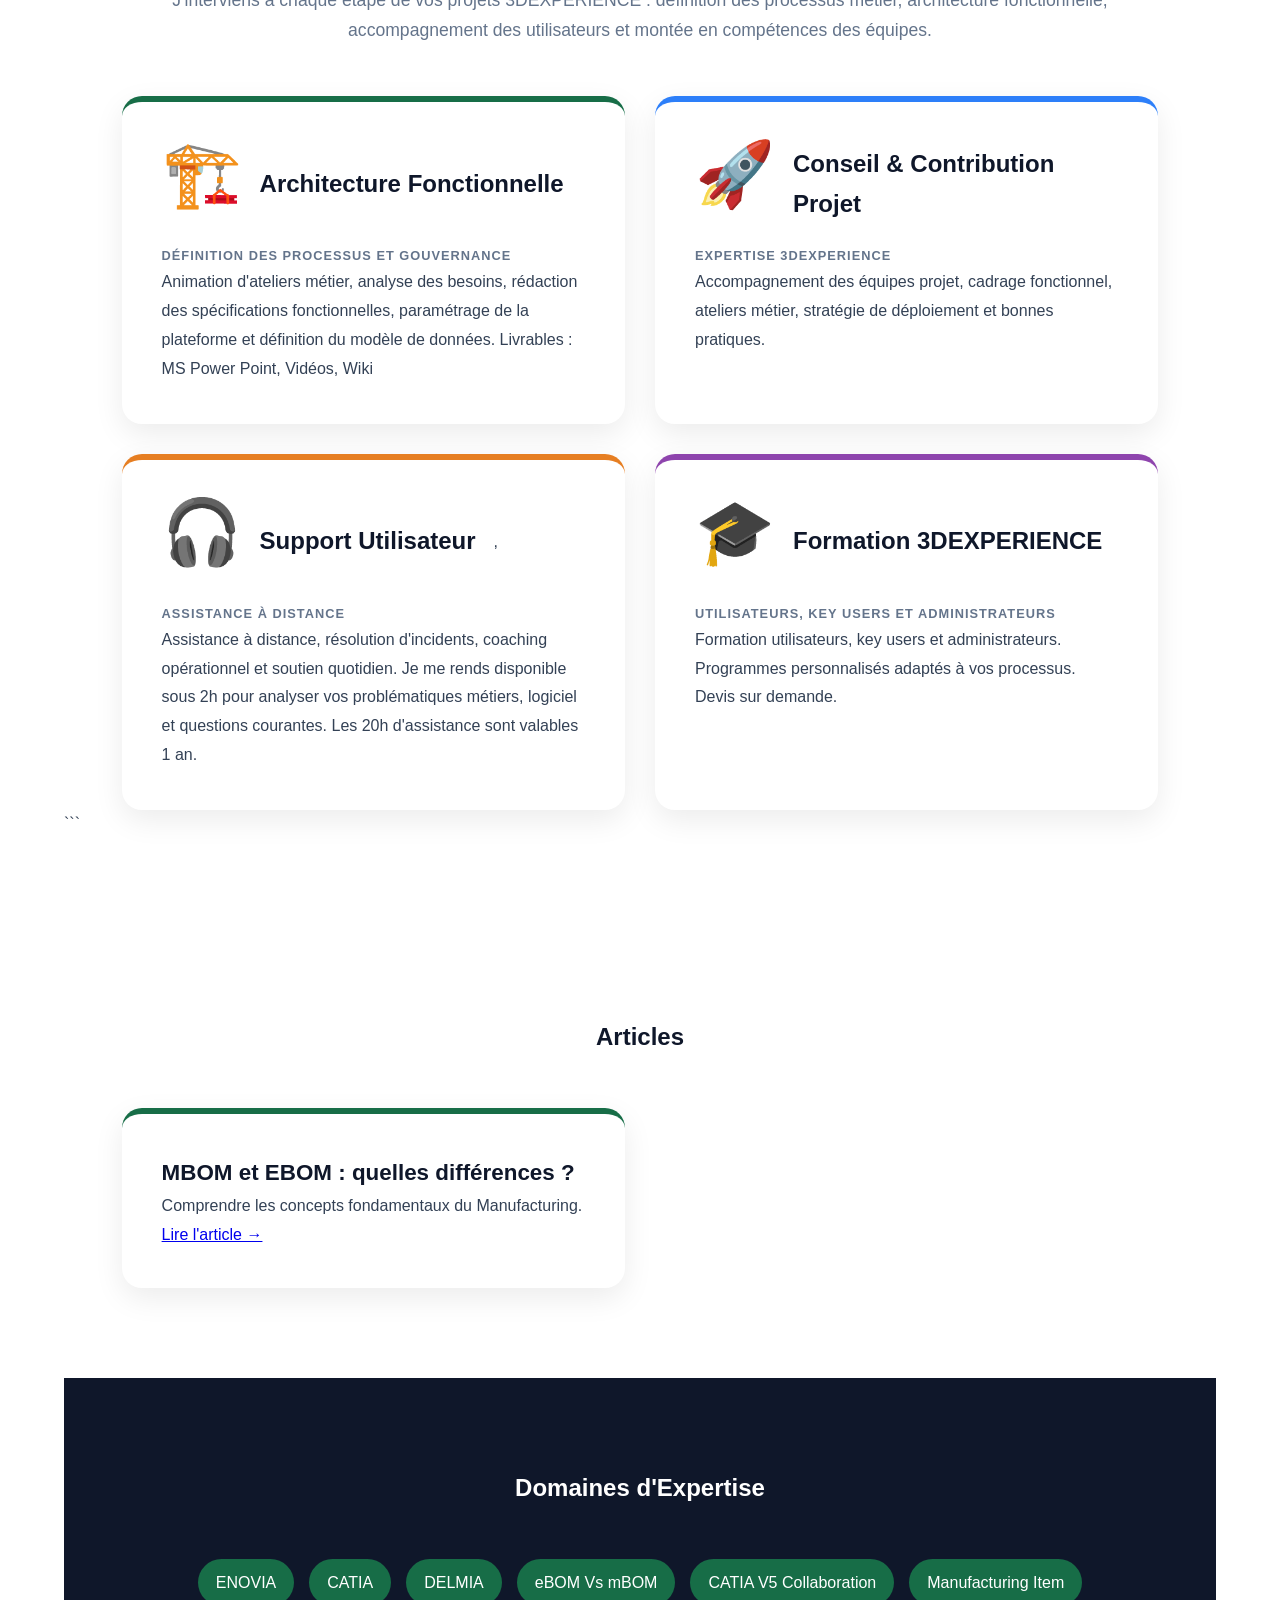
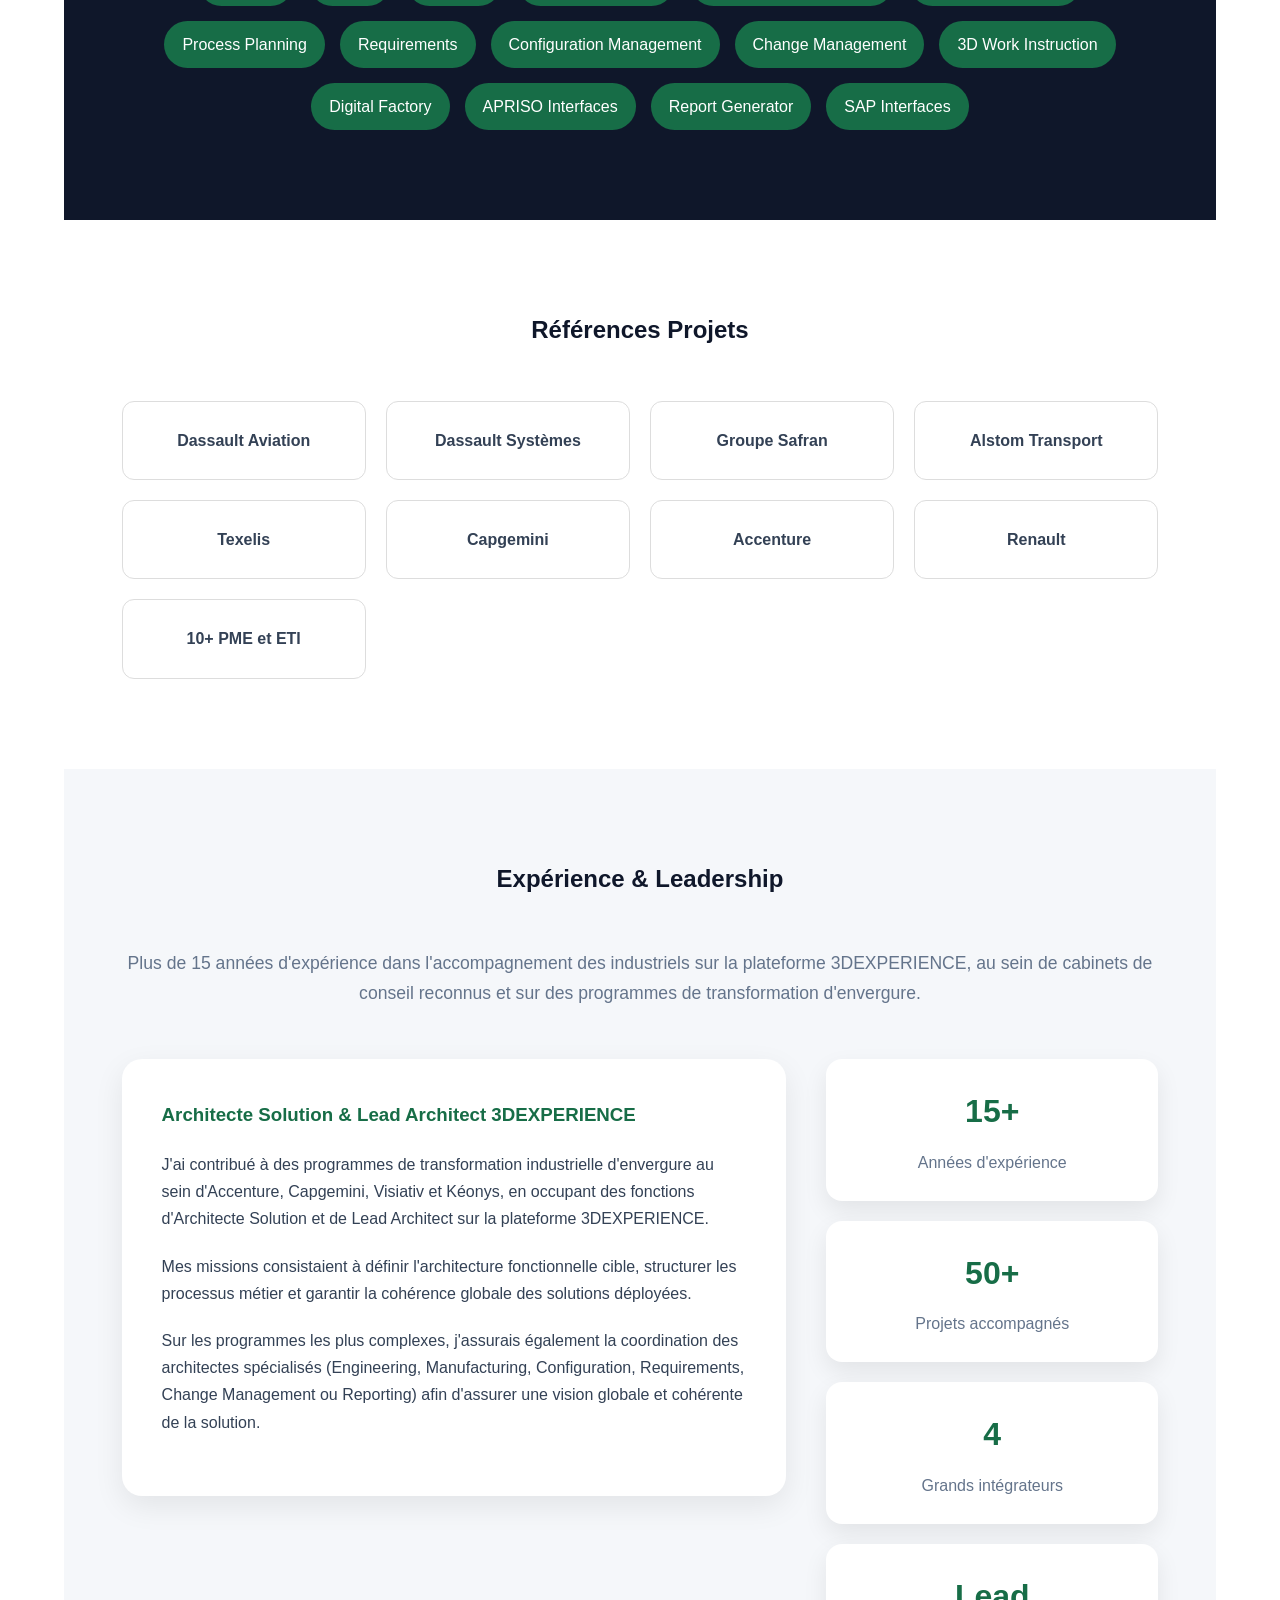
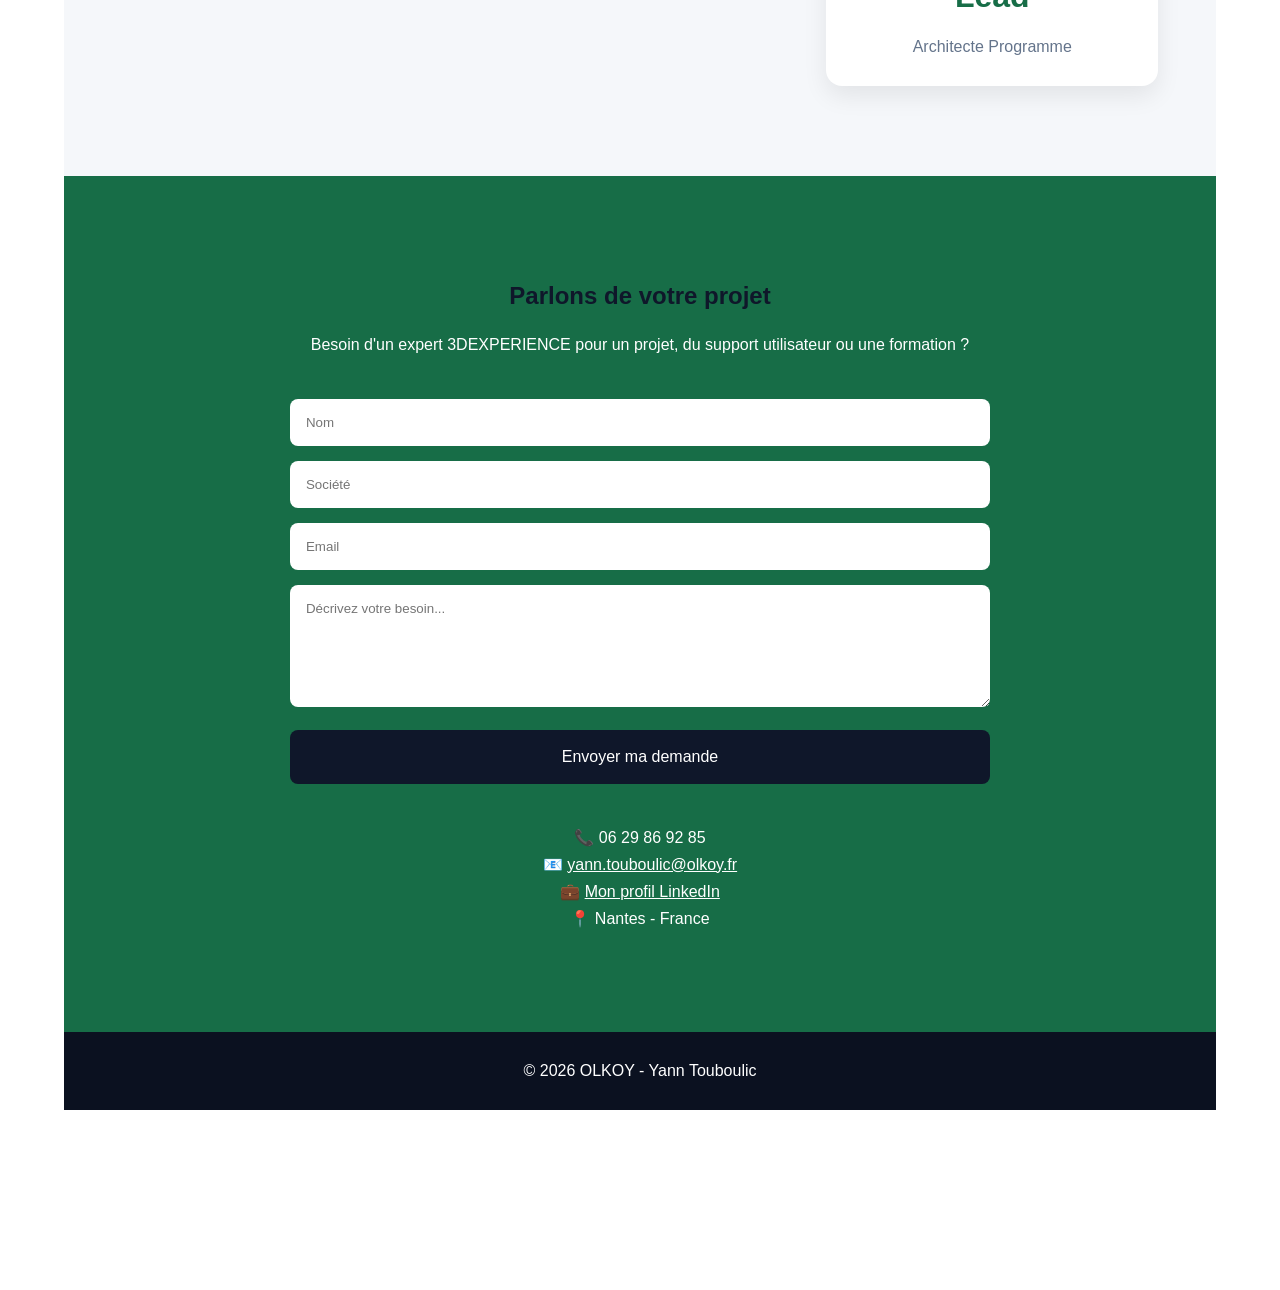
==== commit 86f1335a: "Add files via upload" ====
--- a/index.html
+++ b/index.html
@@ -6,7 +6,7 @@
     <meta name="viewport" content="width=device-width, initial-scale=1.0">
 
     <title>
-        Consultant | Architecte Solution | 3DEXPERIENCE | OLKOY
+        Architecte Solution | Consultant | 3DEXPERIENCE | OLKOY
     </title>
 
     <meta name="description"
@@ -43,6 +43,7 @@
                 <a href="#services">Services</a>
                 <a href="#expertise">Expertise</a>
                 <a href="#parcours">Parcours</a>
+                <a href="#articles">Articles</a>
                 <a href="#contact">Contact</a>
             </nav>
 
@@ -65,15 +66,22 @@
                 </span>
 
                 <h1>
-    Consultant & Architecte 3DEXPERIENCE
-</h1>
+					Architecte & Consultant 3DEXPERIENCE
+				</h1>
 
                 <p class="hero-text">
-                    Mon expertise sur la 3DExperience me permet d’accompagner mes clients dans différents domaines comme l’architecture de solutions, l’assistance à maitrise d’ouvrage, et la définition des processus métier. Je propose également du conseil et de la formation. 
-                </p>
-                <p class="hero-text">
-Mon objectif est simple : Vous mettre en confiance et adhérer pleinement au fonctionnement PLM de la 3DExperience.
-                </p>
+					Mon expertise de la plateforme 3DEXPERIENCE me permet d'intervenir
+					auprès de mes clients sur des sujets d'architecture fonctionnelle, 
+					d'assistance à maîtrise d'ouvrage, de définition des processus métier,
+					de conseil et de formation.
+				</p>
+
+				<p class="hero-text">
+					Fort de 15 années d'expérience acquises auprès de grands industriels
+					et de cabinets de conseil de référence, mon objectif est de sécuriser 
+					vos projets 3DEXPERIENCE, faciliter l'adoption de la plateforme par 
+					les utilisateurs et garantir une solution adaptée à vos enjeux métier.
+				</p>
 
                 <div class="hero-stats">
 
@@ -126,72 +134,168 @@
         </h2>
 
         <p>
-            Avec plus de 14 années d'expérience sur la plateforme
-            3DEXPERIENCE, j'accompagne les industriels dans
-            l'optimisation de leurs processus Manufacturing,
-            la gestion des MBOM, des gammes, de la configuration
-            et du change management.
+            Fort de plus de 15 années d'expérience, j'interviens
+			auprès des industriels pour faciliter l'adoption de la
+			plateforme 3DEXPERIENCE, optimiser les processus métier
+			et concevoir des solutions adaptées à leurs enjeux opérationnels.
         </p>
 
 
         <p>
-            Mon expérience acquise auprès de Dassault Aviation,
-            Safran Aircraft Engines, Alstom Transport et de nombreux
-            autres acteurs industriels me permet d'apporter des
-            solutions pragmatiques et adaptées aux enjeux métier.
+            Mon expérience acquise auprès de Dassault Systèmes,
+			Dassault Aviation,Safran Aircraft Engines, Alstom 
+			Transport et de nombreux autres acteurs industriels 
+			me permet d'apporter des solutions pragmatiques et 
+			adaptées aux enjeux métier.
         </p>
 
     </div>
 
+<section id="services" class="section">
+
+```
+<div class="container">
+
+    <h2>Mes Services</h2>
+
+    <p class="section-intro">
+        J'interviens à chaque étape de vos projets 3DEXPERIENCE :
+        définition des processus métier, architecture fonctionnelle,
+        accompagnement des utilisateurs et montée en compétences des équipes.
+    </p>
+
+    <div class="cards">
+
+        <div class="card">
+
+            <div class="service-header">
+
+				<span class="service-icon">🏗️</span>
+
+				<h3>Architecture Fonctionnelle</h3>
+
+			</div>
+
+            <small>
+                Définition des processus et gouvernance
+            </small>
+
+            <p>
+				Animation d'ateliers métier, analyse des besoins, rédaction 
+				des spécifications fonctionnelles, paramétrage
+				de la plateforme et définition du modèle de données.
+				Livrables : MS Power Point, Vidéos, Wiki
+            </p>
+
+        </div>
+
+        <div class="card">
+
+            <div class="service-header">
+
+				<span class="service-icon">🚀</span>
+
+				<h3>Conseil & Contribution Projet</h3>
+
+			</div>
+
+            <small>
+                Expertise 3DEXPERIENCE
+            </small>
+
+            <p>
+                Accompagnement des équipes projet,
+                cadrage fonctionnel, ateliers métier,
+                stratégie de déploiement et bonnes pratiques.
+            </p>
+
+        </div>
+
+        <div class="card">
+
+            <div class="service-header">
+
+				<span class="service-icon">🎧</span>
+
+				<h3>Support Utilisateur</h3>
+
+,			</div>
+
+            <small>
+                Assistance à distance
+            </small>
+
+            <p>
+               Assistance à distance,
+               résolution d'incidents,
+               coaching opérationnel
+               et soutien quotidien.
+				Je me rends disponible sous 2h 
+				pour analyser vos problématiques 
+				métiers, logiciel et questions courantes. 
+				Les 20h d'assistance sont valables 1 an.
+            </p>
+
+        </div>
+
+        <div class="card">
+
+            <div class="service-header">
+
+				<span class="service-icon">🎓</span>
+
+				<h3>Formation 3DEXPERIENCE</h3>
+
+			</div>
+
+            <small>
+                Utilisateurs, Key Users et Administrateurs
+            </small>
+
+            <p>
+               Formation utilisateurs,
+               key users et administrateurs.
+               Programmes personnalisés adaptés à vos processus.
+				Devis sur demande.
+            </p>
+
+        </div>
+
+    </div>
+
+</div>
+```
+
 </section>
-
-            <h2>Mes Services</h2>
-
-            <div class="cards">
-
-                <div class="card">
-
-                    <h3>Architecture Fonctionnelle</h3>
-
-                    <p>
-                        Analyse métier, définition des processus,
-                        rédaction de spécifications fonctionnelles,
-                        gouvernance des données et architecture de solutions.
-                    </p>
-
-                </div>
-
-                <div class="card">
-
-                    <h3>Support Utilisateur</h3>
-
-                    <p>
-                        Assistance à distance,
-                        résolution d'incidents,
-                        partage d'écran,
-                        coaching opérationnel
-                        et accompagnement quotidien.
-                    </p>
-
-                </div>
-
-                <div class="card">
-
-                    <h3>Formation</h3>
-
-                    <p>
-                        Formation utilisateurs,
-                        key users et administrateurs.
-                        Programmes personnalisés adaptés à vos processus.
-                    </p>
-
-                </div>
-
-            </div>
-
-        </div>
-
-    </section>
+<section id="articles" class="section">
+
+    <div class="container">
+
+        <h2>Articles</h2>
+
+        <div class="cards">
+
+            <div class="card">
+
+                <h3>
+                    MBOM et EBOM : quelles différences ?
+                </h3>
+
+                <p>
+                    Comprendre les concepts fondamentaux du Manufacturing.
+                </p>
+
+                <a href="articles/ebom-cadbom-mbom.html">
+                    Lire l'article →
+                </a>
+
+            </div>
+
+        </div>
+
+    </div>
+
+</section>
 
     <section id="expertise" class="section dark">
 
@@ -239,57 +343,86 @@
                 <div>Capgemini</div>
                 <div>Accenture</div>
                 <div>Renault</div>
-		<div>10+ PME et ETI</div>
+				<div>10+ PME et ETI</div>
 
             </div>
 
         </div>
 
     </section>
-
-    <section id="parcours" class="section grey">
-
-        <div class="container">
-
-            <h2>Parcours</h2>
-
-            <div class="timeline">
-
-                <div class="timeline-item">
-                    <h3>2024 - Aujourd'hui</h3>
-                    <p><strong>OLKOY</strong></p>
-                    <p>Architecte Solution Indépendant</p>
-                </div>
-
-                <div class="timeline-item">
-                    <h3>2022 - 2024</h3>
-                    <p><strong>Visiativ</strong></p>
-                    <p>Référent Manufacturing 3DEXPERIENCE</p>
-                </div>
-
-                <div class="timeline-item">
-                    <h3>2021 - 2022</h3>
-                    <p><strong>Capgemini</strong></p>
-                    <p>Lead Solution Architect</p>
-                </div>
-
-                <div class="timeline-item">
-                    <h3>2014 - 2021</h3>
-                    <p><strong>Accenture</strong></p>
-                    <p>Architecte Solution</p>
-                </div>
-
-                <div class="timeline-item">
-                    <h3>2011 - 2014</h3>
-                    <p><strong>Kéonys</strong></p>
-                    <p>Consultant / Formateur</p>
-                </div>
-
-            </div>
-
-        </div>
-
-    </section>
+<section id="experience" class="section grey">
+
+    <div class="container">
+
+        <h2>Expérience & Leadership</h2>
+
+        <p class="section-intro">
+            Plus de 15 années d'expérience dans l'accompagnement des industriels
+            sur la plateforme 3DEXPERIENCE, au sein de cabinets de conseil
+            reconnus et sur des programmes de transformation d'envergure.
+        </p>
+
+        <div class="experience-highlight">
+
+            <div class="experience-main">
+
+                <h3>
+                    Architecte Solution & Lead Architect 3DEXPERIENCE
+                </h3>
+
+                <p>
+					J'ai contribué à des programmes de transformation industrielle 
+					d'envergure au sein d'Accenture, Capgemini, Visiativ et Kéonys, 
+					en occupant des fonctions d'Architecte Solution et de Lead Architect
+					sur la plateforme 3DEXPERIENCE.
+                </p>
+
+                <p>
+                    Mes missions consistaient à définir l'architecture fonctionnelle 
+					cible, structurer les processus métier et garantir la cohérence 
+					globale des solutions déployées.
+                </p>
+
+                <p>
+                    Sur les programmes les plus complexes, j'assurais également la
+					coordination des architectes spécialisés (Engineering, Manufacturing,
+					Configuration, Requirements, Change Management ou Reporting) afin
+					d'assurer une vision globale et cohérente de la solution.
+                </p>
+
+            </div>
+
+            <div class="experience-stats">
+
+                <div class="stat-card">
+                    <strong>15+</strong>
+                    <span>Années d'expérience</span>
+                </div>
+
+                <div class="stat-card">
+                    <strong>50+</strong>
+                    <span>Projets accompagnés</span>
+                </div>
+
+                <div class="stat-card">
+                    <strong>4</strong>
+                    <span>Grands intégrateurs</span>
+                </div>
+
+                <div class="stat-card">
+                    <strong>Lead</strong>
+                    <span>Architecte Programme</span>
+                </div>
+
+            </div>
+
+        </div>
+
+    </div>
+
+</section>
+    
+
 
     <section id="contact" class="contact">
 
@@ -331,7 +464,7 @@
                 </p>
 
 		💼 
-		    <a href="www.linkedin.com/in/yann-touboulic-1993443b" target="_blank">
+		    <a href="https://www.linkedin.com/in/yann-touboulic-1993443b" target="_blank">
      			 Mon profil LinkedIn
  		    </a>
 		</p>
--- a/style.css
+++ b/style.css
@@ -161,22 +161,137 @@
 }
 
 .cards{
-    display:grid;
-    grid-template-columns:repeat(auto-fit,minmax(280px,1fr));
-    gap:25px;
+display:grid;
+grid-template-columns:repeat(2,1fr);
+gap:30px;
+max-width:1100px;
+margin:auto;
 }
 
 .card{
-    background:white;
-    padding:35px;
-    border-radius:14px;
-    box-shadow:0 8px 25px rgba(0,0,0,.08);
+
+```
+background:white;
+
+padding:40px;
+
+border-radius:20px;
+
+box-shadow:
+    0 10px 30px rgba(0,0,0,.08);
+
+transition:all .3s ease;
+
+position:relative;
+```
+
+}
+
+.card:hover{
+
+```
+transform:translateY(-8px);
+
+box-shadow:
+    0 20px 40px rgba(0,0,0,.15);
+```
+
+}
+
+.card:nth-child(1){
+border-top:6px solid #176D47;
+}
+
+.card:nth-child(2){
+border-top:6px solid #2D7FF9;
+}
+
+.card:nth-child(3){
+border-top:6px solid #E67E22;
+}
+
+.card:nth-child(4){
+border-top:6px solid #8E44AD;
+}
+
+.service-icon{
+
+```
+font-size:3rem;
+
+margin-bottom:20px;
+```
+
 }
 
 .card h3{
-    color:var(--green);
-    margin-bottom:15px;
-}
+
+```
+margin-bottom:10px;
+
+color:#0f172a;
+
+font-size:1.4rem;
+```
+
+}
+
+.card small{
+
+```
+display:block;
+
+margin-bottom:18px;
+
+font-weight:600;
+
+color:#64748b;
+
+text-transform:uppercase;
+
+letter-spacing:1px;
+
+font-size:.8rem;
+```
+
+}
+
+.card p{
+
+```
+color:#475569;
+
+line-height:1.8;
+```
+
+}
+
+.section-intro{
+
+```
+max-width:900px;
+
+margin:0 auto 50px auto;
+
+text-align:center;
+
+font-size:1.1rem;
+
+color:#64748b;
+```
+
+}
+
+@media(max-width:900px){
+
+```
+.cards{
+    grid-template-columns:1fr;
+}
+```
+
+}
+
 
 .dark{
     background:var(--dark);
@@ -323,4 +438,302 @@
     .nav-btn{
         display:none;
     }
+	.cards{
+        grid-template-columns:1fr;
+    }
+}
+.service-header{
+
+    display:flex;
+
+    align-items:center;
+
+    gap:18px;
+
+    margin-bottom:15px;
+}
+
+.service-icon{
+
+    font-size:4rem;
+
+    line-height:1;
+
+    flex-shrink:0;
+}
+
+.service-header h3{
+
+    margin:0;
+
+    font-size:1.5rem;
+
+    color:#0f172a;
+}
+.experience-highlight{
+
+    display:grid;
+
+    grid-template-columns:2fr 1fr;
+
+    gap:40px;
+
+    align-items:start;
+
+    margin-top:50px;
+}
+
+.experience-main{
+
+    background:white;
+
+    padding:40px;
+
+    border-radius:20px;
+
+    box-shadow:0 10px 30px rgba(0,0,0,.08);
+}
+
+.experience-main h3{
+
+    color:var(--green);
+
+    margin-bottom:20px;
+}
+
+.experience-main p{
+
+    margin-bottom:20px;
+}
+
+.experience-stats{
+
+    display:grid;
+
+    gap:20px;
+}
+
+.stat-card{
+
+    background:white;
+
+    padding:25px;
+
+    border-radius:16px;
+
+    text-align:center;
+
+    box-shadow:0 10px 25px rgba(0,0,0,.08);
+}
+
+.stat-card strong{
+
+    display:block;
+
+    font-size:2rem;
+
+    color:var(--green);
+
+    margin-bottom:10px;
+}
+
+.stat-card span{
+
+    color:#64748b;
+}
+
+@media(max-width:900px){
+
+    .experience-highlight{
+
+        grid-template-columns:1fr;
+    }
+
+}
+.article-container{
+
+    max-width:900px;
+
+    margin:auto;
+
+    padding:60px 20px;
+}
+.article-header{
+
+    margin-bottom:50px;
+
+    text-align:center;
+}
+.article-meta{
+
+    color:#64748b;
+
+    font-size:.9rem;
+
+    margin-top:15px;
+}
+.article-header h1{
+
+    font-size:3rem;
+
+    line-height:1.2;
+
+    margin-bottom:20px;
+}
+.article-content{
+
+    font-size:1.1rem;
+
+    line-height:1.9;
+}
+.article-content h2{
+
+    margin-top:50px;
+
+    margin-bottom:20px;
+
+    color:var(--green);
+
+    font-size:1.8rem;
+}
+.article-content p{
+
+    margin-bottom:25px;
+}
+.article-note{
+
+    background:#f8fafc;
+
+    border-left:5px solid #176D47;
+
+    padding:25px;
+
+    border-radius:10px;
+
+    margin:30px 0;
+}
+.article-cta{
+
+    margin-top:60px;
+
+    padding:40px;
+
+    background:#176D47;
+
+    color:white;
+
+    border-radius:20px;
+
+    text-align:center;
+}
+.article-banner{
+
+    width:100%;
+
+    border-radius:20px;
+
+    margin:30px 0 50px 0;
+}
+.article-hero{
+
+    background:
+        linear-gradient(
+            135deg,
+            #176D47,
+            #0f172a
+        );
+
+    color:white;
+
+    padding:80px 50px;
+
+    border-radius:30px;
+
+    margin-bottom:60px;
+}
+
+.article-brand img{
+
+    height:45px;
+}
+.comparison-card:first-child{
+
+    border-top:6px solid #2D7FF9;
+}
+
+.comparison-card:last-child{
+
+    border-top:6px solid #176D47;
+}
+.expert-quote{
+
+    background:#176D47;
+
+    color:white;
+
+    padding:40px;
+
+    border-radius:25px;
+
+    margin:60px 0;
+}
+.author-box{
+
+    display:flex;
+
+    align-items:center;
+
+    gap:25px;
+
+    margin:60px 0;
+
+    padding:30px;
+
+    background:white;
+
+    border-radius:20px;
+
+    box-shadow:0 10px 30px rgba(0,0,0,.08);
+}
+
+.author-box img{
+
+    width:90px;
+
+    height:90px;
+
+    object-fit:cover;
+
+    border-radius:50%;
+
+    border:4px solid #176D47;
+
+    box-shadow:0 5px 15px rgba(0,0,0,.15);
+
+    flex-shrink:0;
+}
+
+.author-box h3{
+
+    margin-bottom:8px;
+
+    color:#176D47;
+}
+
+.author-box p{
+
+    margin:0;
+
+    color:#64748b;
+}
+
+@media(max-width:768px){
+
+    .author-box{
+
+        flex-direction:column;
+
+        text-align:center;
+    }
+
 }
